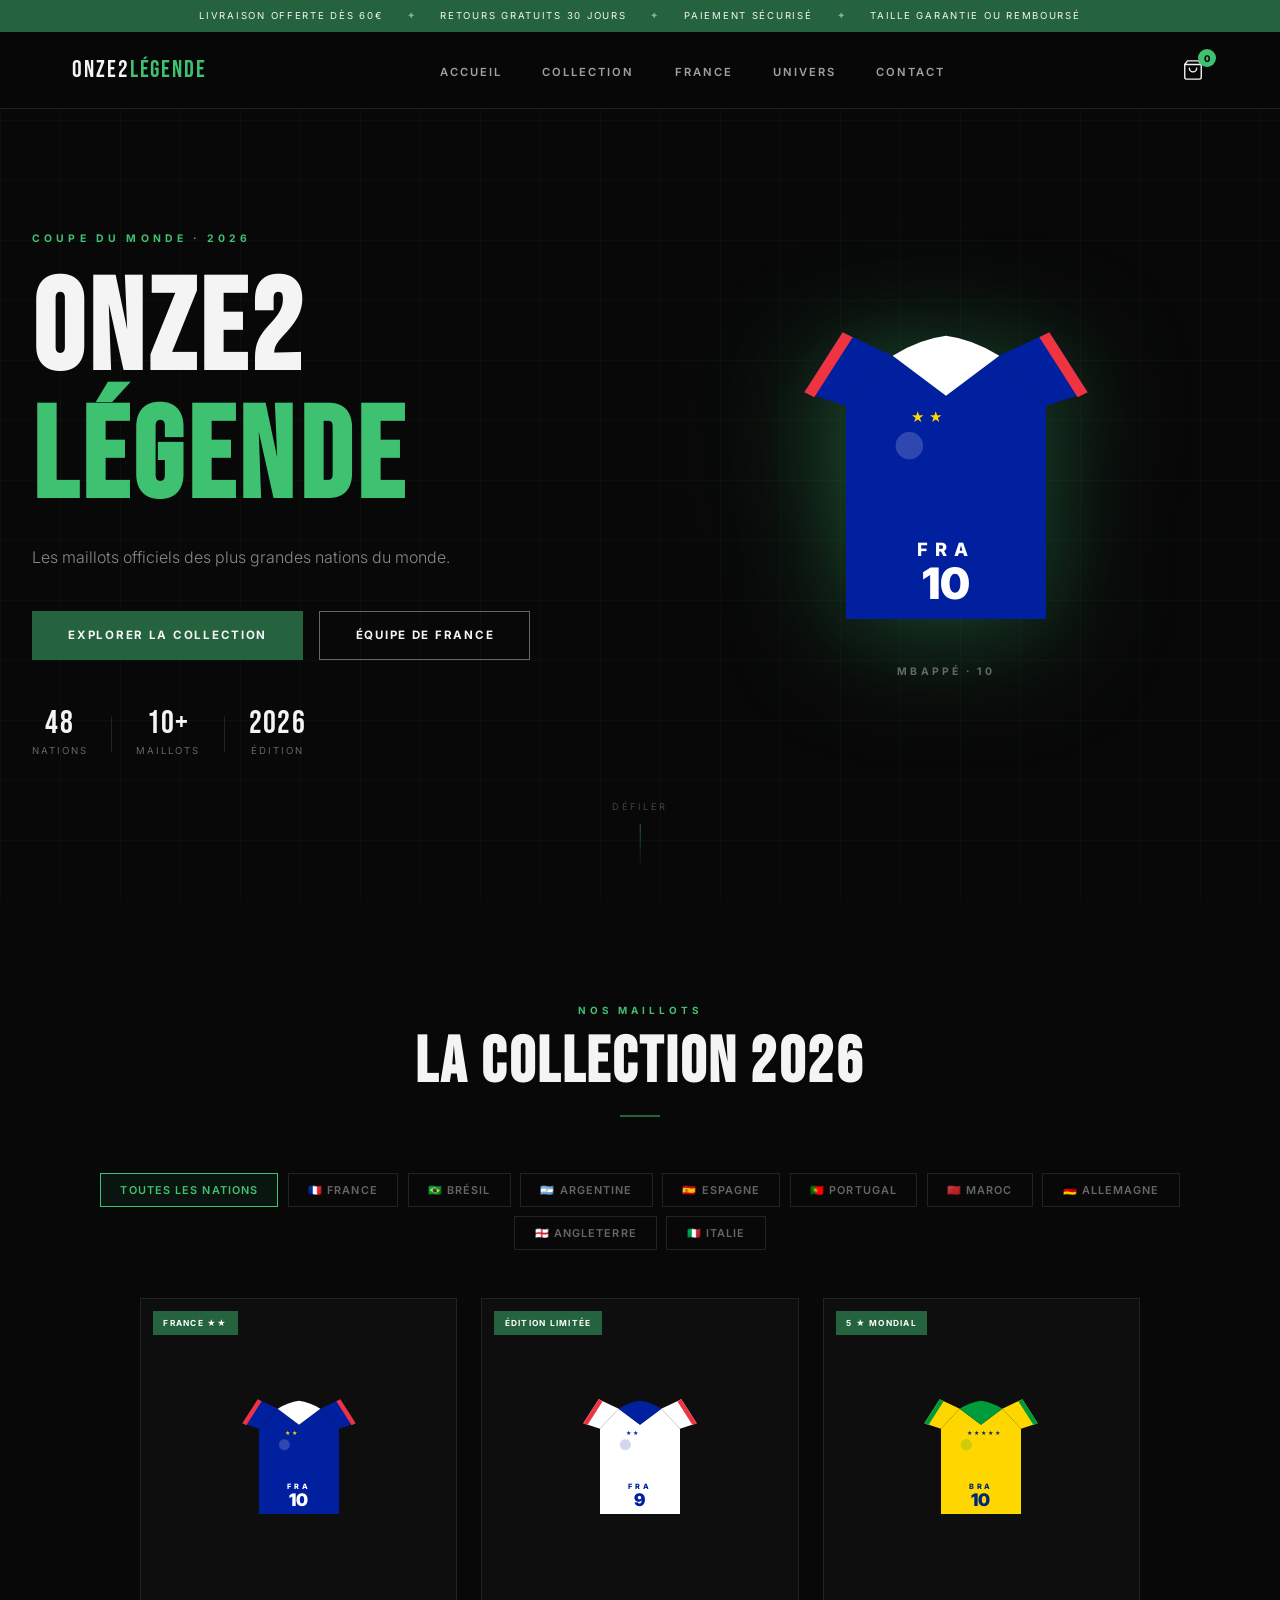
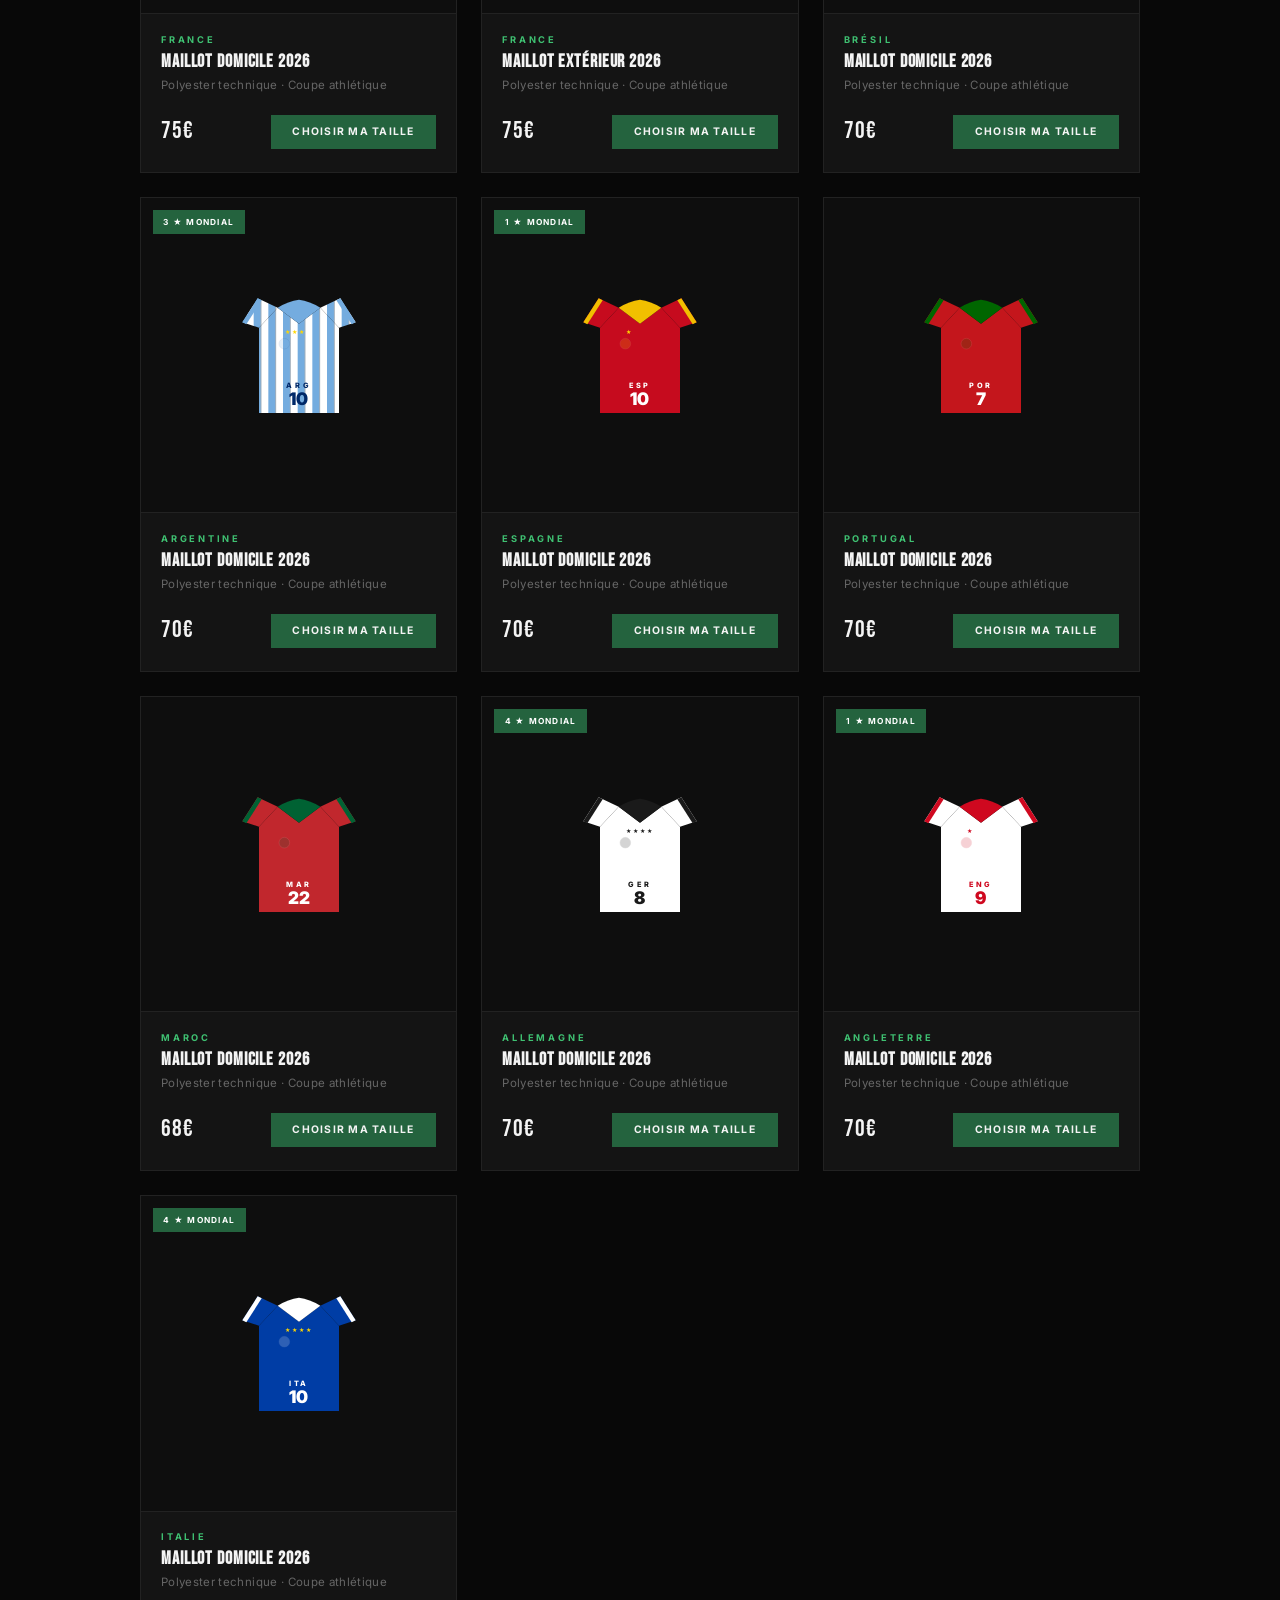
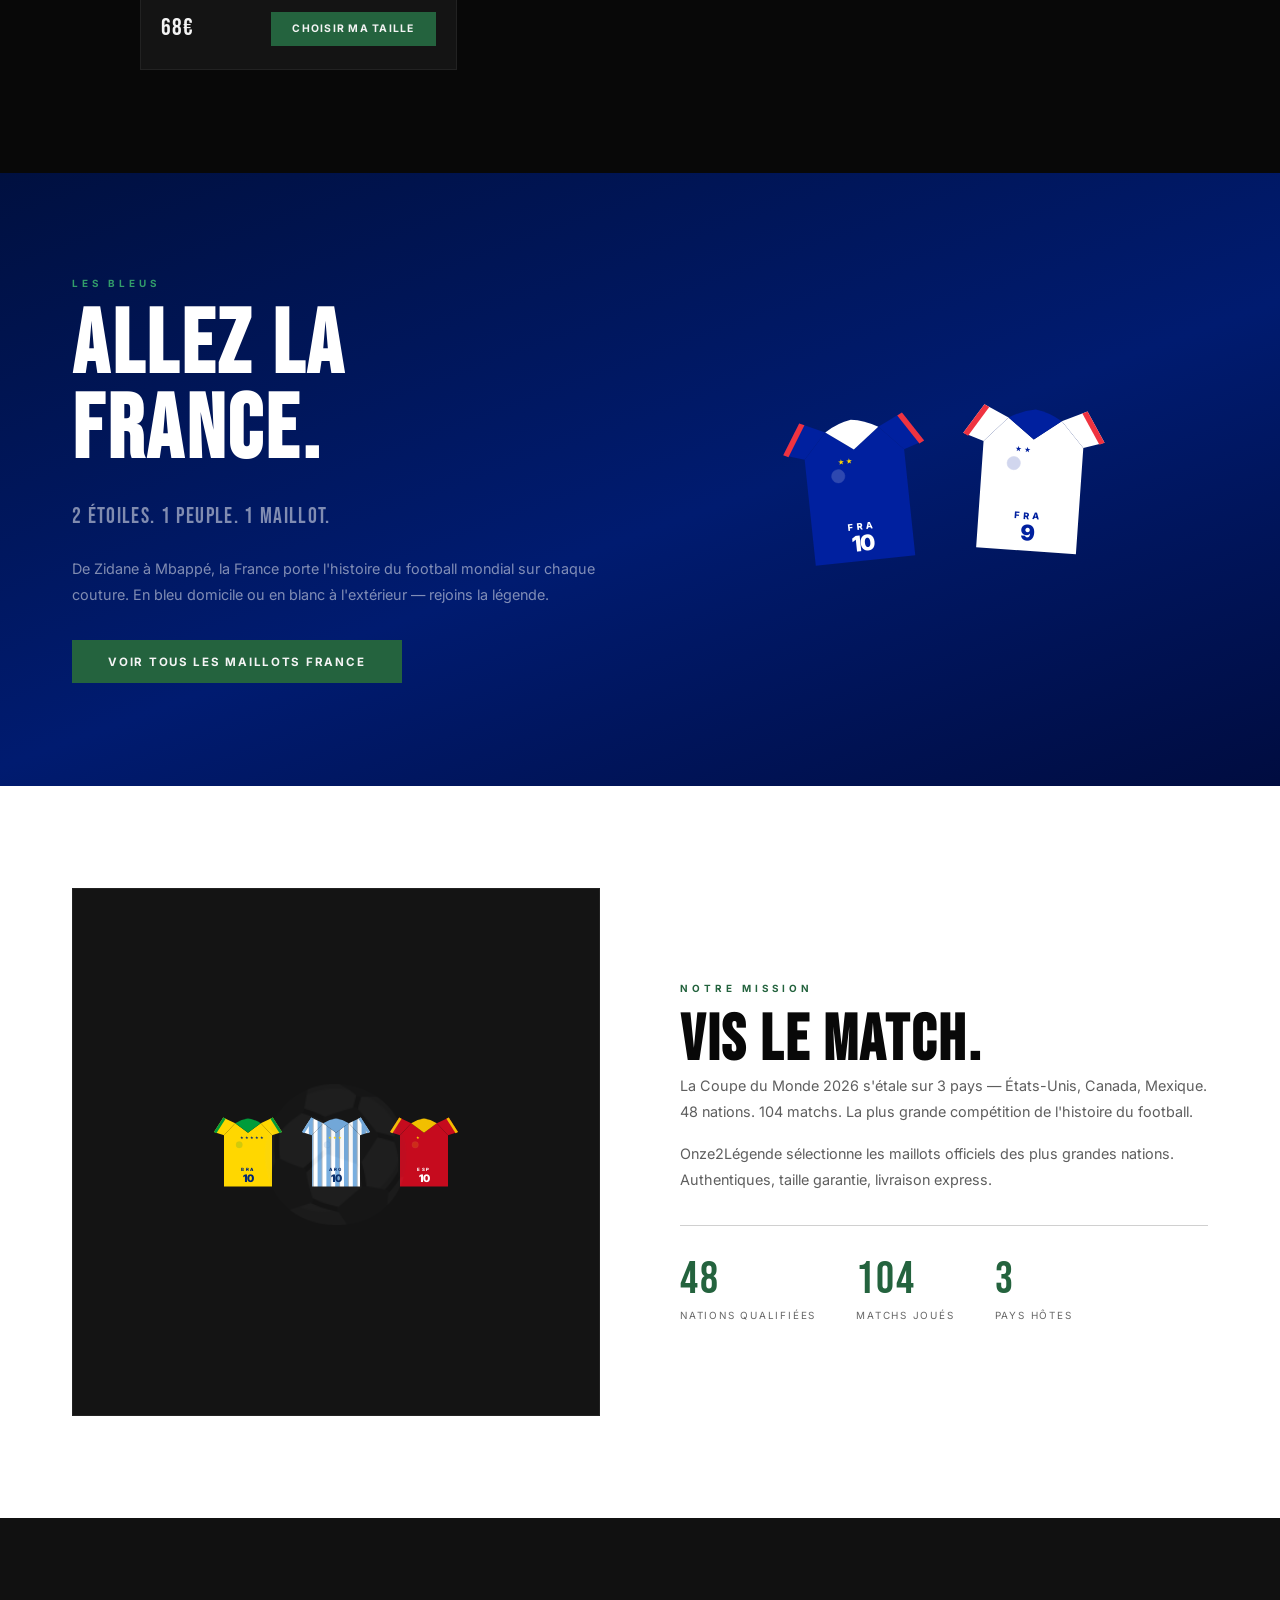
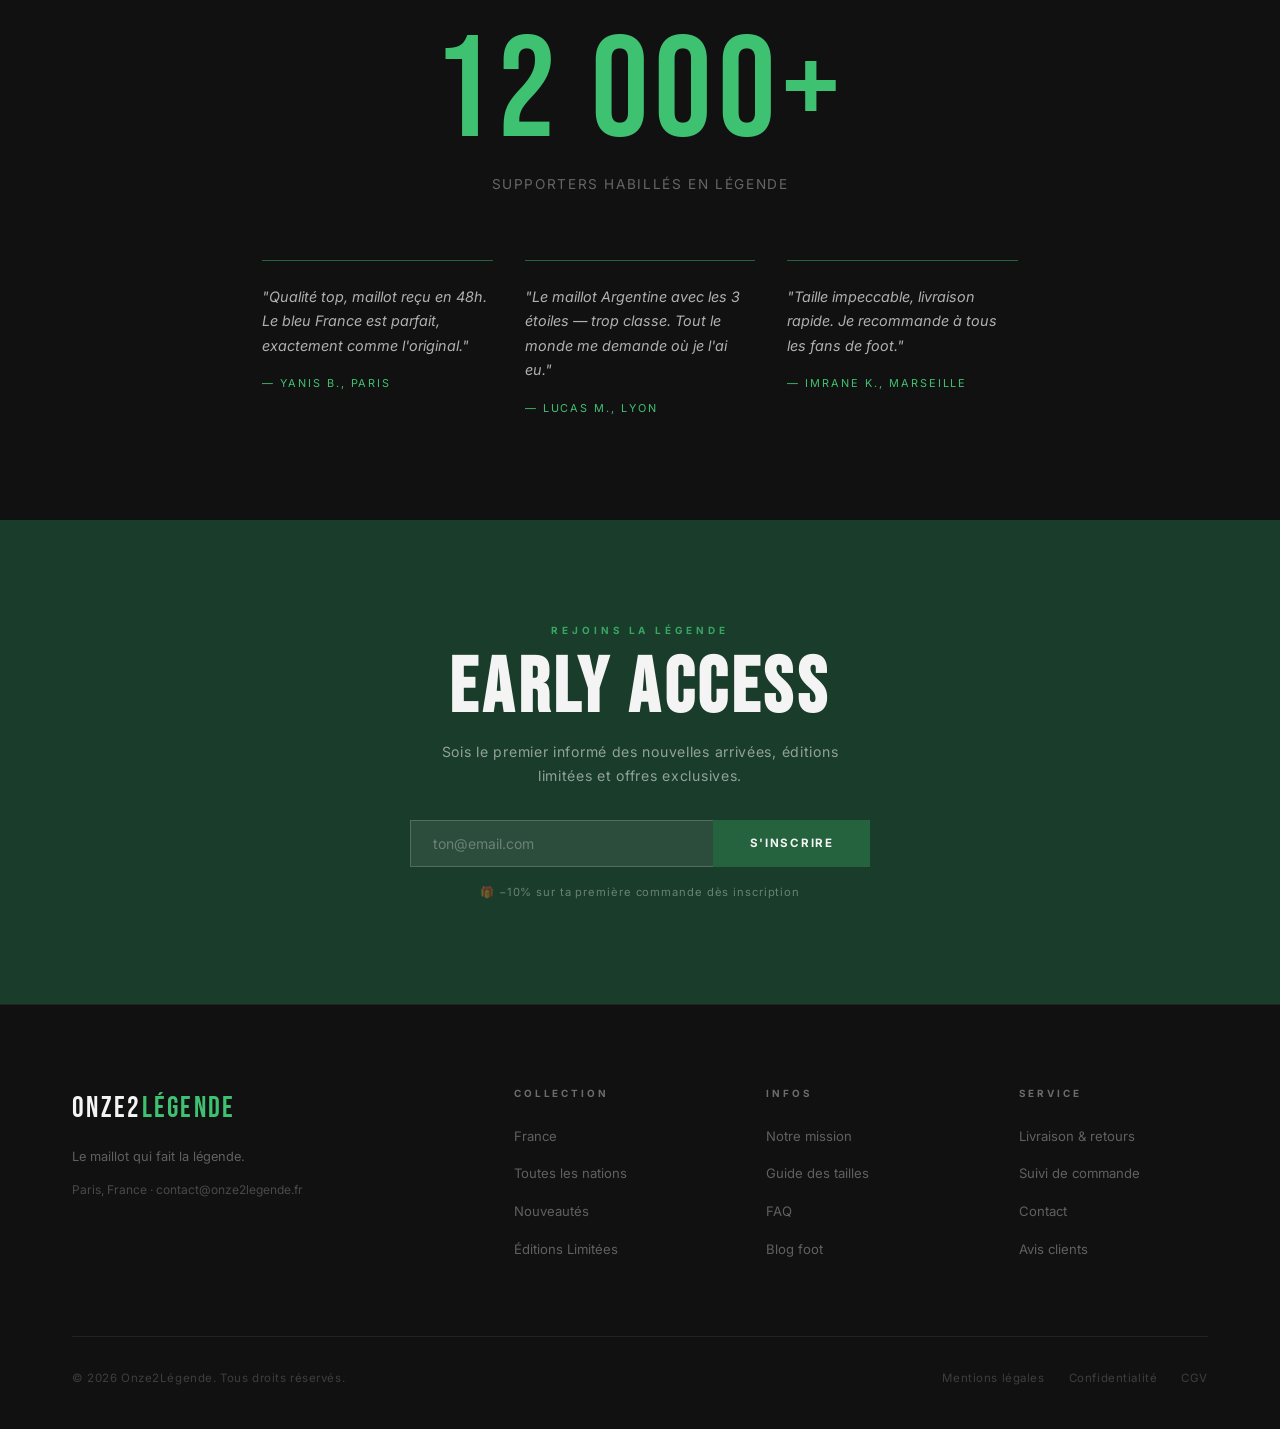
==== onze2legende/index.html @ 3b2149aa "feat: site Onze2Légende — boutique maillots CdM 2026 from scratch - index.html : hero plein écran, g" ====
<!DOCTYPE html>
<html lang="fr">
<head>
  <meta charset="UTF-8" />
  <meta name="viewport" content="width=device-width, initial-scale=1.0" />
  <meta name="description" content="Onze2Légende — Maillots officiels Coupe du Monde 2026. France, Brésil, Argentine et toutes les grandes nations. Livraison express, taille garantie." />
  <title>Onze2Légende – Maillots Coupe du Monde 2026</title>
  <link rel="stylesheet" href="styles.css" />
  <link rel="preconnect" href="https://fonts.googleapis.com" />
  <link rel="preconnect" href="https://fonts.gstatic.com" crossorigin />
  <link href="https://fonts.googleapis.com/css2?family=Bebas+Neue&family=Inter:wght@300;400;500;600;700;800;900&display=swap" rel="stylesheet" />
</head>
<body>

  <!-- TOPBAR FIXÉ -->
  <div class="topbar" id="topbar">
    <div class="rbar">
      <div class="rbar__inner">
        <span>Livraison offerte dès 60€</span>
        <span class="rbar-sep">✦</span>
        <span>Retours gratuits 30 jours</span>
        <span class="rbar-sep">✦</span>
        <span>Paiement sécurisé</span>
        <span class="rbar-sep">✦</span>
        <span>Taille garantie ou remboursé</span>
      </div>
    </div>
    <header class="header" id="header">
      <div class="header__inner">
        <button class="hamburger" id="hamburger" aria-label="Menu">
          <span></span><span></span><span></span>
        </button>
        <a href="#hero" class="logo">
          <span class="logo__o2">ONZE2</span><span class="logo__leg">LÉGENDE</span>
        </a>
        <nav class="nav" id="nav">
          <ul class="nav__list">
            <li><a href="#hero" class="nav__link">Accueil</a></li>
            <li><a href="#collection" class="nav__link">Collection</a></li>
            <li><a href="#france" class="nav__link">France</a></li>
            <li><a href="#univers" class="nav__link">Univers</a></li>
            <li><a href="#contact" class="nav__link">Contact</a></li>
          </ul>
        </nav>
        <button class="cart-btn" id="cartBtn" aria-label="Panier">
          <svg width="22" height="22" viewBox="0 0 24 24" fill="none" stroke="currentColor" stroke-width="1.5" stroke-linecap="round" stroke-linejoin="round">
            <path d="M6 2L3 6v14a2 2 0 002 2h14a2 2 0 002-2V6l-3-4z"/><line x1="3" y1="6" x2="21" y2="6"/><path d="M16 10a4 4 0 01-8 0"/>
          </svg>
          <span class="cart-count" id="cartCount">0</span>
        </button>
      </div>
    </header>
  </div>

  <!-- CART OVERLAY + SIDEBAR -->
  <div class="cart-overlay" id="cartOverlay"></div>
  <aside class="cart-sidebar" id="cartSidebar">
    <div class="cart-sidebar__header">
      <h2 class="cart-sidebar__title">Mon Panier</h2>
      <button class="cart-close" id="cartClose" aria-label="Fermer">✕</button>
    </div>
    <div class="cart-sidebar__items" id="cartItems">
      <p class="cart-empty">Ton panier est vide.</p>
    </div>
    <div class="cart-sidebar__footer" id="cartFooter" style="display:none">
      <div class="cart-total">
        <span>Total</span>
        <span id="cartTotal">0€</span>
      </div>
      <a href="checkout.html" class="btn btn--green btn--full" id="checkoutBtn">Commander →</a>
    </div>
  </aside>

  <!-- MODAL TAILLE -->
  <div class="modal-overlay" id="modalOverlay">
    <div class="size-modal" id="sizeModal">
      <div class="modal-header">
        <div>
          <p class="modal-nation" id="modalNation"></p>
          <h3 class="modal-name" id="modalName"></h3>
        </div>
        <button class="modal-close" id="modalClose" aria-label="Fermer">✕</button>
      </div>
      <div class="modal-jersey-wrap" id="modalJerseyWrap"></div>
      <p class="modal-price" id="modalPrice"></p>
      <h4 class="modal-size-label">Choisis ta taille</h4>
      <div class="size-options" id="sizeOptions">
        <button class="size-btn" data-size="XS">XS</button>
        <button class="size-btn" data-size="S">S</button>
        <button class="size-btn" data-size="M">M</button>
        <button class="size-btn" data-size="L">L</button>
        <button class="size-btn" data-size="XL">XL</button>
        <button class="size-btn" data-size="XXL">XXL</button>
      </div>
      <a href="#" class="size-guide-link">Guide des tailles →</a>
      <button class="btn btn--green btn--full" id="confirmAdd" disabled>Ajouter au panier</button>
    </div>
  </div>

  <!-- ══ HERO ══ -->
  <section class="hero" id="hero">
    <div class="hero__bg" aria-hidden="true">
      <div class="hero__glow"></div>
      <div class="hero__grid"></div>
    </div>

    <div class="hero__content">
      <p class="hero__tag">COUPE DU MONDE · 2026</p>
      <h1 class="hero__title">ONZE2<br><em>LÉGENDE</em></h1>
      <p class="hero__sub">Les maillots officiels des plus grandes nations du monde.</p>
      <div class="hero__ctas">
        <a href="#collection" class="btn btn--green">Explorer la collection</a>
        <a href="#france" class="btn btn--outline-white">Équipe de France</a>
      </div>
      <div class="hero__stats">
        <div class="hero-stat"><span class="hero-stat__num">48</span><span class="hero-stat__label">Nations</span></div>
        <div class="hero-stat__sep"></div>
        <div class="hero-stat"><span class="hero-stat__num">10+</span><span class="hero-stat__label">Maillots</span></div>
        <div class="hero-stat__sep"></div>
        <div class="hero-stat"><span class="hero-stat__num">2026</span><span class="hero-stat__label">Édition</span></div>
      </div>
    </div>

    <div class="hero__showcase" aria-hidden="true">
      <div class="hero__jersey-wrap" id="heroJersey">
        <!-- France jersey injecté par JS -->
      </div>
      <span class="hero__jersey-label">MBAPPÉ · 10</span>
    </div>

    <div class="hero__scroll">
      <span>Défiler</span>
      <div class="scroll-line"></div>
    </div>
  </section>

  <!-- ══ COLLECTION ══ -->
  <section class="section" id="collection">
    <div class="container">
      <div class="section-head animate-scroll">
        <p class="eyebrow">Nos Maillots</p>
        <h2 class="section-title">LA COLLECTION 2026</h2>
        <div class="divider"></div>
      </div>

      <!-- Filtres par nation -->
      <div class="filter-bar animate-scroll" id="filterBar">
        <button class="filter-btn active" data-filter="all">Toutes les nations</button>
        <button class="filter-btn" data-filter="france">🇫🇷 France</button>
        <button class="filter-btn" data-filter="bresil">🇧🇷 Brésil</button>
        <button class="filter-btn" data-filter="argentine">🇦🇷 Argentine</button>
        <button class="filter-btn" data-filter="espagne">🇪🇸 Espagne</button>
        <button class="filter-btn" data-filter="portugal">🇵🇹 Portugal</button>
        <button class="filter-btn" data-filter="maroc">🇲🇦 Maroc</button>
        <button class="filter-btn" data-filter="allemagne">🇩🇪 Allemagne</button>
        <button class="filter-btn" data-filter="angleterre">🏴󠁧󠁢󠁥󠁮󠁧󠁿 Angleterre</button>
        <button class="filter-btn" data-filter="italie">🇮🇹 Italie</button>
      </div>

      <!-- Grille produits -->
      <div class="products-grid" id="productsGrid">

        <!-- France Domicile -->
        <article class="product-card animate-scroll" data-nation="france" data-id="1" data-name="Maillot France Domicile 2026" data-price="75" data-badge="France ★★" data-nation-label="France">
          <div class="product-card__img" id="img-1"></div>
          <div class="product-card__body">
            <p class="product-card__nation">France</p>
            <h3 class="product-card__name">Maillot Domicile 2026</h3>
            <p class="product-card__desc">Polyester technique · Coupe athlétique</p>
            <div class="product-card__footer">
              <span class="product-card__price">75€</span>
              <button class="btn btn--green btn--sm size-trigger" data-id="1">Choisir ma taille</button>
            </div>
          </div>
        </article>

        <!-- France Extérieur -->
        <article class="product-card animate-scroll" data-nation="france" data-id="2" data-name="Maillot France Extérieur 2026" data-price="75" data-badge="Édition Limitée" data-nation-label="France">
          <div class="product-card__img" id="img-2"></div>
          <div class="product-card__body">
            <p class="product-card__nation">France</p>
            <h3 class="product-card__name">Maillot Extérieur 2026</h3>
            <p class="product-card__desc">Polyester technique · Coupe athlétique</p>
            <div class="product-card__footer">
              <span class="product-card__price">75€</span>
              <button class="btn btn--green btn--sm size-trigger" data-id="2">Choisir ma taille</button>
            </div>
          </div>
        </article>

        <!-- Brésil -->
        <article class="product-card animate-scroll" data-nation="bresil" data-id="3" data-name="Maillot Brésil Domicile 2026" data-price="70" data-badge="5 ★ Mondial" data-nation-label="Brésil">
          <div class="product-card__img" id="img-3"></div>
          <div class="product-card__body">
            <p class="product-card__nation">Brésil</p>
            <h3 class="product-card__name">Maillot Domicile 2026</h3>
            <p class="product-card__desc">Polyester technique · Coupe athlétique</p>
            <div class="product-card__footer">
              <span class="product-card__price">70€</span>
              <button class="btn btn--green btn--sm size-trigger" data-id="3">Choisir ma taille</button>
            </div>
          </div>
        </article>

        <!-- Argentine -->
        <article class="product-card animate-scroll" data-nation="argentine" data-id="4" data-name="Maillot Argentine Domicile 2026" data-price="70" data-badge="3 ★ Mondial" data-nation-label="Argentine">
          <div class="product-card__img" id="img-4"></div>
          <div class="product-card__body">
            <p class="product-card__nation">Argentine</p>
            <h3 class="product-card__name">Maillot Domicile 2026</h3>
            <p class="product-card__desc">Polyester technique · Coupe athlétique</p>
            <div class="product-card__footer">
              <span class="product-card__price">70€</span>
              <button class="btn btn--green btn--sm size-trigger" data-id="4">Choisir ma taille</button>
            </div>
          </div>
        </article>

        <!-- Espagne -->
        <article class="product-card animate-scroll" data-nation="espagne" data-id="5" data-name="Maillot Espagne Domicile 2026" data-price="70" data-badge="1 ★ Mondial" data-nation-label="Espagne">
          <div class="product-card__img" id="img-5"></div>
          <div class="product-card__body">
            <p class="product-card__nation">Espagne</p>
            <h3 class="product-card__name">Maillot Domicile 2026</h3>
            <p class="product-card__desc">Polyester technique · Coupe athlétique</p>
            <div class="product-card__footer">
              <span class="product-card__price">70€</span>
              <button class="btn btn--green btn--sm size-trigger" data-id="5">Choisir ma taille</button>
            </div>
          </div>
        </article>

        <!-- Portugal -->
        <article class="product-card animate-scroll" data-nation="portugal" data-id="6" data-name="Maillot Portugal Domicile 2026" data-price="70" data-nation-label="Portugal">
          <div class="product-card__img" id="img-6"></div>
          <div class="product-card__body">
            <p class="product-card__nation">Portugal</p>
            <h3 class="product-card__name">Maillot Domicile 2026</h3>
            <p class="product-card__desc">Polyester technique · Coupe athlétique</p>
            <div class="product-card__footer">
              <span class="product-card__price">70€</span>
              <button class="btn btn--green btn--sm size-trigger" data-id="6">Choisir ma taille</button>
            </div>
          </div>
        </article>

        <!-- Maroc -->
        <article class="product-card animate-scroll" data-nation="maroc" data-id="7" data-name="Maillot Maroc Domicile 2026" data-price="68" data-nation-label="Maroc">
          <div class="product-card__img" id="img-7"></div>
          <div class="product-card__body">
            <p class="product-card__nation">Maroc</p>
            <h3 class="product-card__name">Maillot Domicile 2026</h3>
            <p class="product-card__desc">Polyester technique · Coupe athlétique</p>
            <div class="product-card__footer">
              <span class="product-card__price">68€</span>
              <button class="btn btn--green btn--sm size-trigger" data-id="7">Choisir ma taille</button>
            </div>
          </div>
        </article>

        <!-- Allemagne -->
        <article class="product-card animate-scroll" data-nation="allemagne" data-id="8" data-name="Maillot Allemagne Domicile 2026" data-price="70" data-badge="4 ★ Mondial" data-nation-label="Allemagne">
          <div class="product-card__img" id="img-8"></div>
          <div class="product-card__body">
            <p class="product-card__nation">Allemagne</p>
            <h3 class="product-card__name">Maillot Domicile 2026</h3>
            <p class="product-card__desc">Polyester technique · Coupe athlétique</p>
            <div class="product-card__footer">
              <span class="product-card__price">70€</span>
              <button class="btn btn--green btn--sm size-trigger" data-id="8">Choisir ma taille</button>
            </div>
          </div>
        </article>

        <!-- Angleterre -->
        <article class="product-card animate-scroll" data-nation="angleterre" data-id="9" data-name="Maillot Angleterre Domicile 2026" data-price="70" data-badge="1 ★ Mondial" data-nation-label="Angleterre">
          <div class="product-card__img" id="img-9"></div>
          <div class="product-card__body">
            <p class="product-card__nation">Angleterre</p>
            <h3 class="product-card__name">Maillot Domicile 2026</h3>
            <p class="product-card__desc">Polyester technique · Coupe athlétique</p>
            <div class="product-card__footer">
              <span class="product-card__price">70€</span>
              <button class="btn btn--green btn--sm size-trigger" data-id="9">Choisir ma taille</button>
            </div>
          </div>
        </article>

        <!-- Italie -->
        <article class="product-card animate-scroll" data-nation="italie" data-id="10" data-name="Maillot Italie Domicile 2026" data-price="68" data-badge="4 ★ Mondial" data-nation-label="Italie">
          <div class="product-card__img" id="img-10"></div>
          <div class="product-card__body">
            <p class="product-card__nation">Italie</p>
            <h3 class="product-card__name">Maillot Domicile 2026</h3>
            <p class="product-card__desc">Polyester technique · Coupe athlétique</p>
            <div class="product-card__footer">
              <span class="product-card__price">68€</span>
              <button class="btn btn--green btn--sm size-trigger" data-id="10">Choisir ma taille</button>
            </div>
          </div>
        </article>

      </div><!-- /.products-grid -->
    </div>
  </section>

  <!-- ══ FRANCE SPOTLIGHT ══ -->
  <section class="section section--france" id="france">
    <div class="container">
      <div class="france-grid">
        <div class="france-text animate-scroll">
          <p class="eyebrow eyebrow--light">Les Bleus</p>
          <h2 class="france-title">ALLEZ LA<br>FRANCE.</h2>
          <p class="france-lead">2 étoiles. 1 peuple. 1 maillot.</p>
          <p class="france-body">De Zidane à Mbappé, la France porte l'histoire du football mondial sur chaque couture. En bleu domicile ou en blanc à l'extérieur — rejoins la légende.</p>
          <button class="btn btn--green filter-cta" data-filter="france">Voir tous les maillots France</button>
        </div>
        <div class="france-jerseys animate-scroll" id="franceShowcase"></div>
      </div>
    </div>
  </section>

  <!-- ══ UNIVERS ══ -->
  <section class="section section--white" id="univers">
    <div class="container">
      <div class="univers-grid">
        <div class="univers-visual animate-scroll" id="universVisual"></div>
        <div class="univers-text animate-scroll">
          <p class="eyebrow">Notre mission</p>
          <h2 class="section-title">VIS LE MATCH.</h2>
          <p class="univers-body">La Coupe du Monde 2026 s'étale sur 3 pays — États-Unis, Canada, Mexique. 48 nations. 104 matchs. La plus grande compétition de l'histoire du football.</p>
          <p class="univers-body">Onze2Légende sélectionne les maillots officiels des plus grandes nations. Authentiques, taille garantie, livraison express.</p>
          <div class="univers-stats">
            <div class="u-stat"><span class="u-stat__num">48</span><span class="u-stat__label">Nations qualifiées</span></div>
            <div class="u-stat"><span class="u-stat__num">104</span><span class="u-stat__label">Matchs joués</span></div>
            <div class="u-stat"><span class="u-stat__num">3</span><span class="u-stat__label">Pays hôtes</span></div>
          </div>
        </div>
      </div>
    </div>
  </section>

  <!-- ══ SOCIAL PROOF ══ -->
  <section class="section section--dark" id="proof">
    <div class="container container--narrow">
      <div class="proof-top animate-scroll">
        <p class="proof-big">12 000+</p>
        <p class="proof-sub">supporters habillés en légende</p>
      </div>
      <div class="testimonials animate-scroll">
        <blockquote class="testimonial">
          <p>"Qualité top, maillot reçu en 48h. Le bleu France est parfait, exactement comme l'original."</p>
          <footer>— Yanis B., Paris</footer>
        </blockquote>
        <blockquote class="testimonial">
          <p>"Le maillot Argentine avec les 3 étoiles — trop classe. Tout le monde me demande où je l'ai eu."</p>
          <footer>— Lucas M., Lyon</footer>
        </blockquote>
        <blockquote class="testimonial">
          <p>"Taille impeccable, livraison rapide. Je recommande à tous les fans de foot."</p>
          <footer>— Imrane K., Marseille</footer>
        </blockquote>
      </div>
    </div>
  </section>

  <!-- ══ NEWSLETTER ══ -->
  <section class="newsletter" id="newsletter">
    <div class="container container--narrow">
      <div class="newsletter__inner animate-scroll">
        <p class="eyebrow eyebrow--light">Rejoins la légende</p>
        <h2 class="newsletter__title">EARLY ACCESS</h2>
        <p class="newsletter__sub">Sois le premier informé des nouvelles arrivées, éditions limitées et offres exclusives.</p>
        <form class="newsletter__form" id="newsletterForm">
          <input type="email" class="newsletter__input" placeholder="ton@email.com" required aria-label="Email" />
          <button type="submit" class="btn btn--green">S'inscrire</button>
        </form>
        <p class="newsletter__bonus">🎁 −10% sur ta première commande dès inscription</p>
        <p class="newsletter__success" id="newsletterSuccess">C'est bon ! Vérifie ta boîte mail.</p>
      </div>
    </div>
  </section>

  <!-- ══ FOOTER ══ -->
  <footer class="footer" id="contact">
    <div class="container">
      <div class="footer__grid">
        <div class="footer__brand">
          <span class="footer__logo">ONZE2<span class="logo__leg">LÉGENDE</span></span>
          <p class="footer__tagline">Le maillot qui fait la légende.</p>
          <p class="footer__address">Paris, France · contact@onze2legende.fr</p>
        </div>
        <div class="footer__col">
          <h4 class="footer__heading">Collection</h4>
          <ul class="footer__list">
            <li><a href="#france">France</a></li>
            <li><a href="#collection">Toutes les nations</a></li>
            <li><a href="#collection">Nouveautés</a></li>
            <li><a href="#collection">Éditions Limitées</a></li>
          </ul>
        </div>
        <div class="footer__col">
          <h4 class="footer__heading">Infos</h4>
          <ul class="footer__list">
            <li><a href="#univers">Notre mission</a></li>
            <li><a href="#">Guide des tailles</a></li>
            <li><a href="#">FAQ</a></li>
            <li><a href="#">Blog foot</a></li>
          </ul>
        </div>
        <div class="footer__col">
          <h4 class="footer__heading">Service</h4>
          <ul class="footer__list">
            <li><a href="#">Livraison &amp; retours</a></li>
            <li><a href="#">Suivi de commande</a></li>
            <li><a href="#">Contact</a></li>
            <li><a href="#">Avis clients</a></li>
          </ul>
        </div>
      </div>
      <div class="footer__bottom">
        <p>© 2026 Onze2Légende. Tous droits réservés.</p>
        <div class="footer__legal">
          <a href="#">Mentions légales</a>
          <a href="#">Confidentialité</a>
          <a href="#">CGV</a>
        </div>
      </div>
    </div>
  </footer>

  <div class="toast" id="toast"></div>

  <script src="script.js"></script>
</body>
</html>
---- onze2legende/styles.css ----
@import url('https://fonts.googleapis.com/css2?family=Bebas+Neue&family=Inter:wght@300;400;500;600;700;800;900&display=swap');

/* ── VARIABLES ──────────────────────────────────────────── */
:root {
  --noir: #080808;
  --noir-soft: #111111;
  --noir-card: #141414;
  --blanc: #f4f4f4;
  --blanc-pur: #ffffff;
  --vert: #1a3d2b;
  --vert-btn: #24633e;
  --vert-hover: #1b4d30;
  --vert-vif: #3fc172;
  --gris: #666;
  --gris-clair: #d0d0d0;
  --border: #222;
  --transition: 0.25s cubic-bezier(0.4, 0, 0.2, 1);
}

/* ── RESET ──────────────────────────────────────────────── */
*, *::before, *::after { box-sizing: border-box; margin: 0; padding: 0; }
html { scroll-behavior: smooth; font-size: 16px; }
html, body { max-width: 100vw; overflow-x: hidden; }
body { font-family: 'Inter', sans-serif; font-weight: 400; background: var(--noir); color: var(--blanc); line-height: 1.7; -webkit-text-size-adjust: 100%; }
img, svg { display: block; max-width: 100%; }
a { text-decoration: none; color: inherit; }
ul { list-style: none; }
button { cursor: pointer; border: none; background: none; font-family: inherit; }

/* ── TYPO ───────────────────────────────────────────────── */
h1, h2, h3 { font-family: 'Bebas Neue', sans-serif; line-height: 1.0; letter-spacing: 0.04em; }
h1 { font-size: clamp(3.5rem, 10vw, 8rem); }
h2 { font-size: clamp(2.2rem, 5vw, 4rem); }
h3 { font-size: 1rem; font-family: 'Inter', sans-serif; font-weight: 700; }

/* ── LAYOUT ─────────────────────────────────────────────── */
.container { max-width: 1200px; margin: 0 auto; padding: 0 2rem; }
.container--narrow { max-width: 820px; }

/* ── REASSURANCE BAR ─────────────────────────────────────── */
.rbar {
  background: var(--vert-btn);
  color: var(--blanc);
  font-size: 0.6rem;
  letter-spacing: 0.18em;
  text-transform: uppercase;
  padding: 0.5rem 0;
  text-align: center;
}
.rbar__inner {
  display: flex; justify-content: center; align-items: center;
  gap: 1.5rem; flex-wrap: wrap;
}
.rbar-sep { opacity: 0.5; }

/* ── TOPBAR ──────────────────────────────────────────────── */
.topbar { position: fixed; top: 0; left: 0; right: 0; z-index: 1000; }

/* ── HEADER ──────────────────────────────────────────────── */
.header {
  background: rgba(8,8,8,0.95);
  backdrop-filter: blur(12px);
  -webkit-backdrop-filter: blur(12px);
  border-bottom: 1px solid var(--border);
}
.header__inner {
  display: flex; align-items: center; justify-content: space-between;
  max-width: 1200px; margin: 0 auto; padding: 1.1rem 2rem;
}

/* ── LOGO ────────────────────────────────────────────────── */
.logo { display: flex; align-items: baseline; gap: 0; font-family: 'Bebas Neue', sans-serif; font-size: 1.5rem; letter-spacing: 0.08em; }
.logo__o2 { color: var(--blanc); }
.logo__leg { color: var(--vert-vif); }
.footer__logo { font-family: 'Bebas Neue', sans-serif; font-size: 1.8rem; letter-spacing: 0.08em; display: block; margin-bottom: 0.75rem; }

/* ── NAV ─────────────────────────────────────────────────── */
.nav__list { display: flex; gap: 2.5rem; }
.nav__link {
  font-size: 0.7rem; font-weight: 600; letter-spacing: 0.18em;
  text-transform: uppercase; color: rgba(244,244,244,0.65);
  transition: color var(--transition); position: relative;
}
.nav__link::after {
  content: ''; position: absolute; bottom: -3px; left: 0; right: 100%;
  height: 1.5px; background: var(--vert-vif); transition: right var(--transition);
}
.nav__link:hover { color: var(--blanc); }
.nav__link:hover::after { right: 0; }

/* ── HAMBURGER ───────────────────────────────────────────── */
.hamburger { display: none; flex-direction: column; gap: 5px; padding: 4px; z-index: 1100; }
.hamburger span { display: block; width: 22px; height: 1.5px; background: var(--blanc); transition: var(--transition); }
.hamburger.active span:nth-child(1) { transform: rotate(45deg) translate(4.5px, 4.5px); }
.hamburger.active span:nth-child(2) { opacity: 0; }
.hamburger.active span:nth-child(3) { transform: rotate(-45deg) translate(4.5px, -4.5px); }

/* ── CART BTN ────────────────────────────────────────────── */
.cart-btn { position: relative; color: var(--blanc); padding: 4px; transition: color var(--transition); }
.cart-btn:hover { color: var(--vert-vif); }
.cart-count {
  position: absolute; top: -6px; right: -8px;
  background: var(--vert-vif); color: var(--noir);
  font-size: 0.58rem; font-weight: 800; letter-spacing: 0;
  width: 18px; height: 18px; border-radius: 50%;
  display: flex; align-items: center; justify-content: center;
}

/* ── CART SIDEBAR ───────────────────────────────────────── */
.cart-overlay {
  position: fixed; inset: 0; background: rgba(0,0,0,0.7);
  z-index: 1200; opacity: 0; pointer-events: none;
  transition: opacity var(--transition); backdrop-filter: blur(3px);
}
.cart-overlay.active { opacity: 1; pointer-events: all; }

.cart-sidebar {
  position: fixed; top: 0; right: 0; bottom: 0;
  width: 400px; max-width: 95vw;
  background: var(--noir-soft); border-left: 1px solid var(--border);
  z-index: 1300; transform: translateX(100%);
  transition: transform 0.4s cubic-bezier(0.4,0,0.2,1);
  display: flex; flex-direction: column;
}
.cart-sidebar.open { transform: translateX(0); }

.cart-sidebar__header {
  display: flex; align-items: center; justify-content: space-between;
  padding: 1.75rem 1.75rem 1.25rem; border-bottom: 1px solid var(--border);
}
.cart-sidebar__title { font-family: 'Bebas Neue', sans-serif; font-size: 1.6rem; letter-spacing: 0.08em; color: var(--blanc); }
.cart-close { font-size: 1rem; color: var(--gris); transition: color var(--transition); padding: 4px; }
.cart-close:hover { color: var(--blanc); }
.cart-sidebar__items { flex: 1; overflow-y: auto; padding: 1.25rem 1.75rem; }
.cart-empty { color: var(--gris); font-size: 0.85rem; text-align: center; padding: 3rem 0; letter-spacing: 0.05em; }

.cart-item {
  display: flex; align-items: flex-start; gap: 1rem;
  padding: 1.1rem 0; border-bottom: 1px solid var(--border);
}
.cart-item__svg-wrap { width: 56px; flex-shrink: 0; background: var(--noir-card); padding: 0.4rem; }
.cart-item__info { flex: 1; }
.cart-item__name { font-size: 0.85rem; font-weight: 700; color: var(--blanc); margin-bottom: 0.2rem; }
.cart-item__meta { font-size: 0.7rem; color: var(--gris); letter-spacing: 0.08em; margin-bottom: 0.3rem; }
.cart-item__price { font-size: 0.9rem; font-weight: 700; color: var(--vert-vif); }
.cart-item__remove { font-size: 0.68rem; color: var(--gris); letter-spacing: 0.1em; text-transform: uppercase; margin-top: 0.5rem; transition: color var(--transition); display: block; }
.cart-item__remove:hover { color: #e74c3c; }

.cart-sidebar__footer { padding: 1.25rem 1.75rem 1.75rem; border-top: 1px solid var(--border); }
.cart-total { display: flex; justify-content: space-between; align-items: center; margin-bottom: 1.1rem; }
.cart-total span:first-child { font-size: 0.75rem; letter-spacing: 0.15em; text-transform: uppercase; color: var(--gris); }
.cart-total span:last-child { font-family: 'Bebas Neue', sans-serif; font-size: 2rem; color: var(--vert-vif); letter-spacing: 0.04em; }

/* ── SIZE MODAL ──────────────────────────────────────────── */
.modal-overlay {
  position: fixed; inset: 0; background: rgba(0,0,0,0.8);
  z-index: 2000; display: flex; align-items: center; justify-content: center;
  opacity: 0; pointer-events: none; transition: opacity var(--transition);
  backdrop-filter: blur(4px);
}
.modal-overlay.open { opacity: 1; pointer-events: all; }

.size-modal {
  background: var(--noir-soft); border: 1px solid var(--border);
  width: min(480px, 92vw); padding: 2rem;
  transform: translateY(20px); transition: transform var(--transition);
}
.modal-overlay.open .size-modal { transform: translateY(0); }

.modal-header { display: flex; justify-content: space-between; align-items: flex-start; margin-bottom: 1.5rem; }
.modal-nation { font-size: 0.65rem; letter-spacing: 0.25em; text-transform: uppercase; color: var(--vert-vif); margin-bottom: 0.3rem; }
.modal-name { font-family: 'Bebas Neue', sans-serif; font-size: 1.4rem; letter-spacing: 0.06em; color: var(--blanc); }
.modal-close { font-size: 1rem; color: var(--gris); transition: color var(--transition); padding: 4px; margin-left: 1rem; flex-shrink: 0; }
.modal-close:hover { color: var(--blanc); }

.modal-jersey-wrap { display: flex; justify-content: center; margin-bottom: 1.25rem; background: var(--noir-card); padding: 1.5rem; }
.modal-jersey-wrap svg { width: 120px; height: auto; }

.modal-price { font-family: 'Bebas Neue', sans-serif; font-size: 1.8rem; color: var(--vert-vif); text-align: center; margin-bottom: 1.25rem; letter-spacing: 0.04em; }
.modal-size-label { font-size: 0.7rem; letter-spacing: 0.2em; text-transform: uppercase; color: var(--gris); margin-bottom: 0.75rem; }

.size-options { display: flex; gap: 0.6rem; flex-wrap: wrap; margin-bottom: 1rem; }
.size-btn {
  width: 52px; height: 52px;
  border: 1px solid var(--border); color: var(--gris);
  font-size: 0.75rem; font-weight: 700; letter-spacing: 0.05em;
  transition: border-color var(--transition), color var(--transition), background var(--transition);
}
.size-btn:hover { border-color: var(--gris-clair); color: var(--blanc); }
.size-btn.selected { border-color: var(--vert-vif); color: var(--vert-vif); background: rgba(63,193,114,0.08); }
.size-guide-link { font-size: 0.72rem; color: var(--gris); display: inline-block; margin-bottom: 1.25rem; transition: color var(--transition); }
.size-guide-link:hover { color: var(--vert-vif); }

/* ── BUTTONS ─────────────────────────────────────────────── */
.btn {
  display: inline-flex; align-items: center; justify-content: center;
  padding: 0.85rem 2.2rem;
  font-family: 'Inter', sans-serif; font-size: 0.72rem; font-weight: 700;
  letter-spacing: 0.15em; text-transform: uppercase;
  transition: background var(--transition), color var(--transition), border-color var(--transition), transform 0.15s;
  border: 1.5px solid transparent; white-space: nowrap;
}
.btn:hover:not(:disabled) { transform: translateY(-1px); }
.btn:active { transform: translateY(0); }
.btn:disabled { opacity: 0.4; cursor: not-allowed; }

.btn--green { background: var(--vert-btn); color: var(--blanc); border-color: var(--vert-btn); }
.btn--green:hover:not(:disabled) { background: var(--vert-hover); border-color: var(--vert-hover); }

.btn--outline-white { background: transparent; color: var(--blanc); border-color: rgba(244,244,244,0.4); }
.btn--outline-white:hover { background: var(--blanc); color: var(--noir); border-color: var(--blanc); }

.btn--outline-dark { background: transparent; color: var(--noir); border-color: rgba(8,8,8,0.5); }
.btn--outline-dark:hover { background: var(--noir); color: var(--blanc); border-color: var(--noir); }

.btn--sm { padding: 0.6rem 1.3rem; font-size: 0.65rem; letter-spacing: 0.12em; }
.btn--full { width: 100%; }

/* ── JERSEY SVG ──────────────────────────────────────────── */
.jersey-svg { width: 100%; height: auto; }
.jersey-svg--card { max-width: 120px; }
.jersey-svg--hero { max-width: 340px; filter: drop-shadow(0 20px 60px rgba(63,193,114,0.25)) drop-shadow(0 0 40px rgba(63,193,114,0.1)); }
.jersey-svg--france-show { max-width: 150px; }

/* ── HERO ────────────────────────────────────────────────── */
.hero {
  min-height: 100vh;
  display: flex; align-items: center; justify-content: space-between;
  position: relative; overflow: hidden;
  padding: 0 2rem; gap: 2rem;
  padding-top: 90px;
  background: var(--noir);
}

.hero__bg { position: absolute; inset: 0; pointer-events: none; z-index: 0; }
.hero__glow {
  position: absolute; right: 10%; top: 50%; transform: translateY(-50%);
  width: 500px; height: 500px;
  background: radial-gradient(circle, rgba(63,193,114,0.12) 0%, rgba(26,61,43,0.06) 40%, transparent 70%);
}
.hero__grid {
  position: absolute; inset: 0;
  background-image: linear-gradient(rgba(63,193,114,0.04) 1px, transparent 1px),
                    linear-gradient(90deg, rgba(63,193,114,0.04) 1px, transparent 1px);
  background-size: 60px 60px;
}

.hero__content { position: relative; z-index: 1; flex: 1; max-width: 580px; }

.hero__tag {
  font-size: 0.65rem; font-weight: 700; letter-spacing: 0.4em; text-transform: uppercase;
  color: var(--vert-vif); margin-bottom: 1.25rem; display: block;
}

.hero__title { color: var(--blanc); margin-bottom: 1.25rem; }
.hero__title em { font-style: normal; color: var(--vert-vif); }

.hero__sub {
  font-size: 1rem; font-weight: 300; color: rgba(244,244,244,0.55);
  margin-bottom: 2.5rem; max-width: 420px; line-height: 1.7;
}

.hero__ctas { display: flex; gap: 1rem; flex-wrap: wrap; margin-bottom: 3rem; }

.hero__stats { display: flex; align-items: center; gap: 1.5rem; }
.hero-stat { text-align: center; }
.hero-stat__num { display: block; font-family: 'Bebas Neue', sans-serif; font-size: 2rem; color: var(--blanc); letter-spacing: 0.04em; line-height: 1; }
.hero-stat__label { display: block; font-size: 0.6rem; letter-spacing: 0.2em; text-transform: uppercase; color: var(--gris); margin-top: 0.2rem; }
.hero-stat__sep { width: 1px; height: 36px; background: var(--border); }

.hero__showcase { position: relative; z-index: 1; flex: 1; display: flex; flex-direction: column; align-items: center; justify-content: center; }
.hero__jersey-wrap { animation: jerseyFloat 4s ease-in-out infinite; }
@keyframes jerseyFloat {
  0%, 100% { transform: translateY(0) rotate(-2deg); }
  50% { transform: translateY(-16px) rotate(1deg); }
}

.hero__jersey-label {
  margin-top: 1.25rem; font-size: 0.65rem; font-weight: 700;
  letter-spacing: 0.3em; text-transform: uppercase; color: var(--gris);
}

.hero__scroll {
  position: absolute; bottom: 2rem; left: 50%; transform: translateX(-50%);
  display: flex; flex-direction: column; align-items: center; gap: 0.6rem;
  color: rgba(244,244,244,0.25); font-size: 0.58rem; letter-spacing: 0.3em; text-transform: uppercase;
}
.scroll-line {
  width: 1px; height: 44px;
  background: linear-gradient(to bottom, rgba(63,193,114,0.5), transparent);
  animation: scrollPulse 2s ease-in-out infinite;
}
@keyframes scrollPulse { 0%,100% { opacity: 0.3; transform: scaleY(1); } 50% { opacity: 1; transform: scaleY(1.15); } }

/* ── SECTIONS ────────────────────────────────────────────── */
.section { padding: clamp(4rem, 8vw, 8rem) 0; }
.section--white { background: var(--blanc-pur); color: var(--noir); }
.section--dark { background: var(--noir-soft); }
.section--france { background: linear-gradient(160deg, #001040 0%, #001B70 55%, #000C40 100%); }

.section-head { text-align: center; margin-bottom: 3.5rem; }
.section-title { color: var(--blanc); }
.section--white .section-title { color: var(--noir); }

.eyebrow {
  font-size: 0.62rem; font-weight: 700; letter-spacing: 0.4em; text-transform: uppercase;
  color: var(--vert-vif); margin-bottom: 0.75rem; display: block;
}
.eyebrow--light { color: rgba(63,193,114,0.8); }
.section--white .eyebrow { color: var(--vert-btn); }

.divider { width: 40px; height: 2px; background: var(--vert-btn); margin: 1.25rem auto 0; }

/* ── FILTER BAR ──────────────────────────────────────────── */
.filter-bar {
  display: flex; gap: 0.6rem; flex-wrap: wrap;
  justify-content: center; margin-bottom: 3rem;
}
.filter-btn {
  padding: 0.55rem 1.2rem;
  font-size: 0.68rem; font-weight: 600; letter-spacing: 0.1em;
  border: 1.5px solid var(--border); color: var(--gris);
  transition: border-color var(--transition), color var(--transition), background var(--transition);
  text-transform: uppercase;
}
.filter-btn:hover { border-color: var(--gris-clair); color: var(--blanc); }
.filter-btn.active { border-color: var(--vert-vif); color: var(--vert-vif); background: rgba(63,193,114,0.07); }

/* ── PRODUCTS GRID ───────────────────────────────────────── */
.products-grid {
  display: grid; grid-template-columns: repeat(3, minmax(0, 1fr)); gap: 1.5rem;
  max-width: 1000px; margin: 0 auto;
}

.product-card {
  background: var(--noir-card); border: 1.5px solid var(--border);
  transition: transform var(--transition), border-color var(--transition), box-shadow var(--transition);
  cursor: default;
}
.product-card:hover { transform: translateY(-5px); border-color: #333; box-shadow: 0 16px 48px rgba(0,0,0,0.4); }

.product-card__img {
  position: relative; background: #0e0e0e; aspect-ratio: 1/1;
  display: flex; align-items: center; justify-content: center;
  overflow: hidden; padding: 2rem;
  border-bottom: 1px solid var(--border);
}

.product-card__badge {
  position: absolute; top: 0.75rem; left: 0.75rem;
  background: var(--vert-btn); color: var(--blanc-pur);
  font-size: 0.52rem; font-weight: 700; letter-spacing: 0.15em; text-transform: uppercase;
  padding: 0.3rem 0.65rem; z-index: 2;
}

.product-card__body { padding: 1.1rem 1.25rem 1.25rem; }
.product-card__nation {
  font-size: 0.58rem; font-weight: 700; letter-spacing: 0.3em; text-transform: uppercase;
  color: var(--vert-vif); margin-bottom: 0.35rem;
}
.product-card__name { font-family: 'Bebas Neue', sans-serif; font-size: 1.1rem; letter-spacing: 0.05em; color: var(--blanc); margin-bottom: 0.3rem; }
.product-card__desc { font-size: 0.72rem; color: var(--gris); letter-spacing: 0.03em; margin-bottom: 1rem; }
.product-card__footer { display: flex; align-items: center; justify-content: space-between; gap: 0.75rem; }
.product-card__price { font-family: 'Bebas Neue', sans-serif; font-size: 1.5rem; color: var(--blanc); letter-spacing: 0.04em; }

.product-card.hidden { display: none; }

/* ── FRANCE SECTION ──────────────────────────────────────── */
.france-grid {
  display: grid; grid-template-columns: 1fr 1fr; gap: 5rem; align-items: center;
}
.france-title { font-family: 'Bebas Neue', sans-serif; font-size: clamp(3rem, 7vw, 6rem); color: var(--blanc-pur); line-height: 0.95; margin-bottom: 1.5rem; }
.france-lead { font-family: 'Bebas Neue', sans-serif; font-size: 1.4rem; color: rgba(255,255,255,0.5); letter-spacing: 0.06em; margin-bottom: 1.25rem; }
.france-body { font-size: 0.9rem; color: rgba(255,255,255,0.5); line-height: 1.8; margin-bottom: 2rem; }
.france-jerseys { display: flex; justify-content: center; align-items: flex-end; gap: 1.5rem; }

/* ── UNIVERS SECTION ─────────────────────────────────────── */
.univers-grid { display: grid; grid-template-columns: 1fr 1fr; gap: 5rem; align-items: center; }
.univers-visual {
  background: var(--noir-card); border: 1.5px solid var(--border);
  aspect-ratio: 1/1; display: flex; align-items: center; justify-content: center;
  overflow: hidden; position: relative;
}
.univers-visual::before {
  content: '⚽';
  font-size: 8rem; opacity: 0.04;
  position: absolute;
}
.univers-visual svg { max-width: 200px; }
.univers-body { font-size: 0.9rem; color: rgba(8,8,8,0.65); line-height: 1.8; margin-bottom: 1rem; }
.univers-stats { display: flex; gap: 2.5rem; margin-top: 2rem; padding-top: 2rem; border-top: 1.5px solid var(--border); }
.section--white .univers-stats { border-color: var(--gris-clair); }
.u-stat__num { display: block; font-family: 'Bebas Neue', sans-serif; font-size: 2.8rem; color: var(--vert-btn); letter-spacing: 0.04em; line-height: 1; }
.u-stat__label { display: block; font-size: 0.62rem; letter-spacing: 0.18em; text-transform: uppercase; color: var(--gris); margin-top: 0.3rem; }

/* ── SOCIAL PROOF ────────────────────────────────────────── */
.proof-top { text-align: center; margin-bottom: 4rem; }
.proof-big { font-family: 'Bebas Neue', sans-serif; font-size: clamp(4rem, 12vw, 9rem); color: var(--vert-vif); letter-spacing: 0.04em; line-height: 1; }
.proof-sub { font-size: 0.85rem; letter-spacing: 0.12em; text-transform: uppercase; color: var(--gris); margin-top: 0.5rem; }

.testimonials { display: grid; grid-template-columns: repeat(3,1fr); gap: 2rem; }
.testimonial { border-top: 1.5px solid var(--vert-btn); padding-top: 1.5rem; }
.testimonial p { font-style: italic; color: rgba(244,244,244,0.7); font-size: 0.9rem; line-height: 1.7; margin-bottom: 1rem; }
.testimonial footer { font-size: 0.68rem; letter-spacing: 0.18em; text-transform: uppercase; color: var(--vert-vif); }

/* ── NEWSLETTER ──────────────────────────────────────────── */
.newsletter { background: var(--vert); padding: clamp(4rem, 8vw, 7rem) 0; }
.newsletter__inner { text-align: center; }
.newsletter__title { font-family: 'Bebas Neue', sans-serif; font-size: clamp(2.5rem, 6vw, 5rem); color: var(--blanc); letter-spacing: 0.06em; margin-bottom: 0.75rem; }
.newsletter__sub { color: rgba(244,244,244,0.55); font-size: 0.88rem; letter-spacing: 0.05em; margin-bottom: 2rem; max-width: 440px; margin-left: auto; margin-right: auto; }
.newsletter__form { display: flex; gap: 0; max-width: 460px; margin: 0 auto 1rem; }
.newsletter__input {
  flex: 1; padding: 0.875rem 1.4rem; background: rgba(255,255,255,0.08);
  border: 1.5px solid rgba(255,255,255,0.18); border-right: none;
  color: var(--blanc); font-family: 'Inter', sans-serif; font-size: 0.875rem;
  outline: none; transition: border-color var(--transition);
}
.newsletter__input::placeholder { color: rgba(255,255,255,0.3); }
.newsletter__input:focus { border-color: var(--vert-vif); }
.newsletter__bonus { font-size: 0.7rem; color: rgba(255,255,255,0.35); letter-spacing: 0.08em; }
.newsletter__success { color: var(--vert-vif); font-size: 0.82rem; letter-spacing: 0.08em; display: none; margin-top: 1rem; }
.newsletter__success.visible { display: block; }

/* ── FOOTER ──────────────────────────────────────────────── */
.footer { background: var(--noir-soft); border-top: 1px solid var(--border); padding: 5rem 0 2.5rem; }
.footer__grid { display: grid; grid-template-columns: 2fr 1fr 1fr 1fr; gap: 4rem; margin-bottom: 4rem; }
.footer__tagline { font-size: 0.8rem; color: rgba(244,244,244,0.35); margin-bottom: 0.75rem; }
.footer__address { font-size: 0.75rem; color: rgba(244,244,244,0.25); line-height: 1.7; }
.footer__heading { font-size: 0.62rem; font-weight: 700; letter-spacing: 0.3em; text-transform: uppercase; color: rgba(244,244,244,0.4); margin-bottom: 1.25rem; }
.footer__list li { margin-bottom: 0.65rem; }
.footer__list a { font-size: 0.82rem; color: rgba(244,244,244,0.35); transition: color var(--transition); }
.footer__list a:hover { color: var(--vert-vif); }
.footer__bottom {
  display: flex; align-items: center; justify-content: space-between;
  padding-top: 2rem; border-top: 1px solid var(--border);
  font-size: 0.72rem; color: rgba(244,244,244,0.2); letter-spacing: 0.05em;
}
.footer__legal { display: flex; gap: 1.5rem; }
.footer__legal a { color: rgba(244,244,244,0.2); transition: color var(--transition); }
.footer__legal a:hover { color: rgba(244,244,244,0.6); }

/* ── TOAST ───────────────────────────────────────────────── */
.toast {
  position: fixed; bottom: 2rem; right: 2rem; z-index: 9999;
  background: var(--blanc); color: var(--noir);
  padding: 0.9rem 1.4rem; font-size: 0.8rem; font-weight: 600; letter-spacing: 0.05em;
  border-left: 3px solid var(--vert-vif);
  transform: translateY(120%); opacity: 0;
  transition: transform 0.35s cubic-bezier(0.4,0,0.2,1), opacity 0.35s;
  max-width: 300px;
}
.toast.show { transform: translateY(0); opacity: 1; }

/* ── SCROLL ANIMATIONS ───────────────────────────────────── */
.animate-scroll {
  opacity: 0; transform: translateY(36px);
  transition: opacity 0.7s cubic-bezier(0.4,0,0.2,1), transform 0.7s cubic-bezier(0.4,0,0.2,1);
}
.animate-scroll.visible { opacity: 1; transform: translateY(0); }
.animate-scroll:nth-child(2) { transition-delay: 0.08s; }
.animate-scroll:nth-child(3) { transition-delay: 0.16s; }
.animate-scroll:nth-child(4) { transition-delay: 0.06s; }
.products-grid .product-card:nth-child(3n+2) { transition-delay: 0.1s; }
.products-grid .product-card:nth-child(3n+3) { transition-delay: 0.2s; }

/* ── FOCUS ───────────────────────────────────────────────── */
:focus-visible { outline: 2px solid var(--vert-vif); outline-offset: 3px; }

/* ── REDUCED MOTION ──────────────────────────────────────── */
@media (prefers-reduced-motion: reduce) {
  *, *::before, *::after { animation-duration: 0.01ms !important; transition-duration: 0.01ms !important; }
}

/* ══════════════════════════════════════════════════════════
   CHECKOUT PAGE
   ══════════════════════════════════════════════════════════ */
.checkout-page { min-height: 100vh; background: var(--noir); padding-top: 88px; }
.checkout-container { max-width: 780px; margin: 0 auto; padding: 3rem 2rem; }
.checkout-steps { display: flex; align-items: center; gap: 0; margin-bottom: 3rem; }
.checkout-step-indicator {
  display: flex; align-items: center; gap: 0.75rem;
  font-size: 0.65rem; font-weight: 700; letter-spacing: 0.2em; text-transform: uppercase; color: var(--gris);
}
.checkout-step-indicator.active { color: var(--vert-vif); }
.checkout-step-indicator.done { color: var(--gris); }
.step-num {
  width: 28px; height: 28px; border: 1.5px solid currentColor;
  display: flex; align-items: center; justify-content: center;
  font-size: 0.7rem; font-weight: 800; flex-shrink: 0;
}
.step-sep { flex: 1; height: 1px; background: var(--border); margin: 0 0.75rem; }

.checkout-title { font-family: 'Bebas Neue', sans-serif; font-size: 2.2rem; letter-spacing: 0.06em; margin-bottom: 2rem; color: var(--blanc); }

.step { display: none; }
.step.active { display: block; }

.checkout-item {
  display: flex; align-items: center; gap: 1.25rem;
  padding: 1.1rem 0; border-bottom: 1px solid var(--border);
}
.checkout-item__svg { width: 64px; flex-shrink: 0; background: var(--noir-card); padding: 0.5rem; }
.checkout-item__info { flex: 1; }
.checkout-item__name { font-size: 0.88rem; font-weight: 700; color: var(--blanc); margin-bottom: 0.2rem; }
.checkout-item__meta { font-size: 0.72rem; color: var(--gris); letter-spacing: 0.06em; }
.checkout-item__price { font-family: 'Bebas Neue', sans-serif; font-size: 1.4rem; color: var(--vert-vif); letter-spacing: 0.04em; }
.checkout-item__remove { font-size: 0.65rem; color: var(--gris); cursor: pointer; margin-top: 0.3rem; display: block; letter-spacing: 0.1em; text-transform: uppercase; transition: color var(--transition); }
.checkout-item__remove:hover { color: #e74c3c; }

.checkout-subtotal {
  display: flex; justify-content: space-between; padding: 1.5rem 0;
  font-size: 0.8rem; letter-spacing: 0.1em; text-transform: uppercase; color: var(--gris);
}
.checkout-total {
  display: flex; justify-content: space-between; align-items: center;
  padding: 1.25rem 0; border-top: 1.5px solid var(--vert-btn); margin-bottom: 2rem;
}
.checkout-total span:first-child { font-size: 0.8rem; font-weight: 700; letter-spacing: 0.18em; text-transform: uppercase; color: var(--blanc); }
.checkout-total span:last-child { font-family: 'Bebas Neue', sans-serif; font-size: 2.2rem; color: var(--vert-vif); }

.form-section { margin-bottom: 2rem; }
.form-section h4 { font-size: 0.68rem; font-weight: 700; letter-spacing: 0.25em; text-transform: uppercase; color: var(--gris); margin-bottom: 1rem; padding-bottom: 0.75rem; border-bottom: 1px solid var(--border); }
.form-row { display: grid; grid-template-columns: 1fr 1fr; gap: 0.75rem; }
.form-field { margin-bottom: 0.75rem; }
.form-field input, .form-field select {
  width: 100%; padding: 0.85rem 1rem; background: var(--noir-card);
  border: 1.5px solid var(--border); color: var(--blanc);
  font-family: 'Inter', sans-serif; font-size: 0.875rem;
  outline: none; transition: border-color var(--transition);
}
.form-field input::placeholder { color: var(--gris); }
.form-field input:focus, .form-field select:focus { border-color: var(--vert-vif); }
.form-field select option { background: var(--noir-card); }
.payment-badge { display: flex; align-items: center; gap: 0.5rem; font-size: 0.68rem; color: var(--gris); letter-spacing: 0.1em; margin-bottom: 1rem; }
.payment-badge::before { content: '🔒'; }

.confirm-screen { text-align: center; padding: 3rem 0; }
.confirm-icon {
  width: 80px; height: 80px; background: var(--vert-btn);
  display: flex; align-items: center; justify-content: center;
  font-size: 2rem; color: var(--blanc); margin: 0 auto 2rem;
}
.confirm-screen h2 { font-family: 'Bebas Neue', sans-serif; font-size: 3rem; letter-spacing: 0.06em; color: var(--blanc); margin-bottom: 1rem; }
.confirm-screen p { font-size: 0.88rem; color: rgba(244,244,244,0.55); margin-bottom: 0.6rem; }
.confirm-screen p strong { color: var(--blanc); }
.confirm-screen .order-num { font-family: 'Bebas Neue', sans-serif; font-size: 1.6rem; color: var(--vert-vif); margin: 1.25rem 0 2rem; letter-spacing: 0.08em; }

/* ════════════════════════════════════════════════════
   RESPONSIVE
   ════════════════════════════════════════════════════ */
@media (max-width: 1024px) {
  .footer__grid { grid-template-columns: 1fr 1fr; gap: 3rem; }
  .france-grid { grid-template-columns: 1fr; gap: 3rem; }
  .univers-grid { grid-template-columns: 1fr; gap: 3rem; }
  .univers-visual { max-height: 280px; }
}

@media (max-width: 768px) {
  .hamburger { display: flex; }
  .nav {
    position: fixed; top: 0; left: 0; right: 0; bottom: 0;
    background: rgba(8,8,8,0.98); z-index: 1050;
    display: flex; align-items: center; justify-content: center;
    transform: translateX(-100%); transition: transform var(--transition);
  }
  .nav.open { transform: translateX(0); }
  .nav__list { flex-direction: column; gap: 2rem; text-align: center; }
  .nav__link { font-size: 1.2rem; letter-spacing: 0.25em; }
  .hero { flex-direction: column; justify-content: center; text-align: center; padding-top: 100px; min-height: 100svh; gap: 2.5rem; }
  .hero__showcase { order: -1; }
  .hero__ctas { justify-content: center; }
  .hero__stats { justify-content: center; }
  .hero__sub { margin-left: auto; margin-right: auto; }
  .products-grid { grid-template-columns: repeat(2, 1fr); gap: 1rem; }
  .testimonials { grid-template-columns: 1fr; gap: 2rem; }
  .section { padding: 4rem 0; }
  .checkout-container { padding: 2rem 1.25rem; }
  .form-row { grid-template-columns: 1fr; }
}

@media (max-width: 640px) {
  .filter-bar { gap: 0.5rem; }
  .filter-btn { padding: 0.45rem 0.9rem; font-size: 0.62rem; }
}

@media (max-width: 480px) {
  .container { padding: 0 1rem; }
  .header__inner { padding: 0.85rem 1rem; }
  .logo { font-size: 1.2rem; }
  .products-grid { grid-template-columns: repeat(2, 1fr); gap: 0.75rem; }
  .product-card__body { padding: 0.85rem 0.9rem 1rem; }
  .product-card__name { font-size: 0.95rem; }
  .product-card__desc { display: none; }
  .product-card__footer { flex-direction: column; align-items: stretch; gap: 0.5rem; }
  .product-card__price { font-size: 1.3rem; }
  .product-card__footer .btn--sm { width: 100%; text-align: center; padding: 0.65rem 0.5rem; font-size: 0.58rem; }
  .hero__stats { gap: 1rem; }
  .hero-stat__num { font-size: 1.6rem; }
  .france-title { font-size: 3rem; }
  .proof-big { font-size: 4.5rem; }
  .footer__grid { grid-template-columns: 1fr; gap: 2rem; }
  .footer__bottom { flex-direction: column; gap: 0.75rem; text-align: center; }
  .footer__legal { flex-wrap: wrap; justify-content: center; gap: 0.75rem; }
  .footer { padding: 3rem 0 2rem; }
  .rbar__inner { gap: 0.6rem; }
  .rbar-sep { display: none; }
  .rbar { font-size: 0.54rem; }
  .newsletter__form { flex-direction: column; }
  .newsletter__input { border-right: 1.5px solid rgba(255,255,255,0.18); border-bottom: none; }
  .cart-sidebar { width: 100vw; max-width: 100vw; }
}
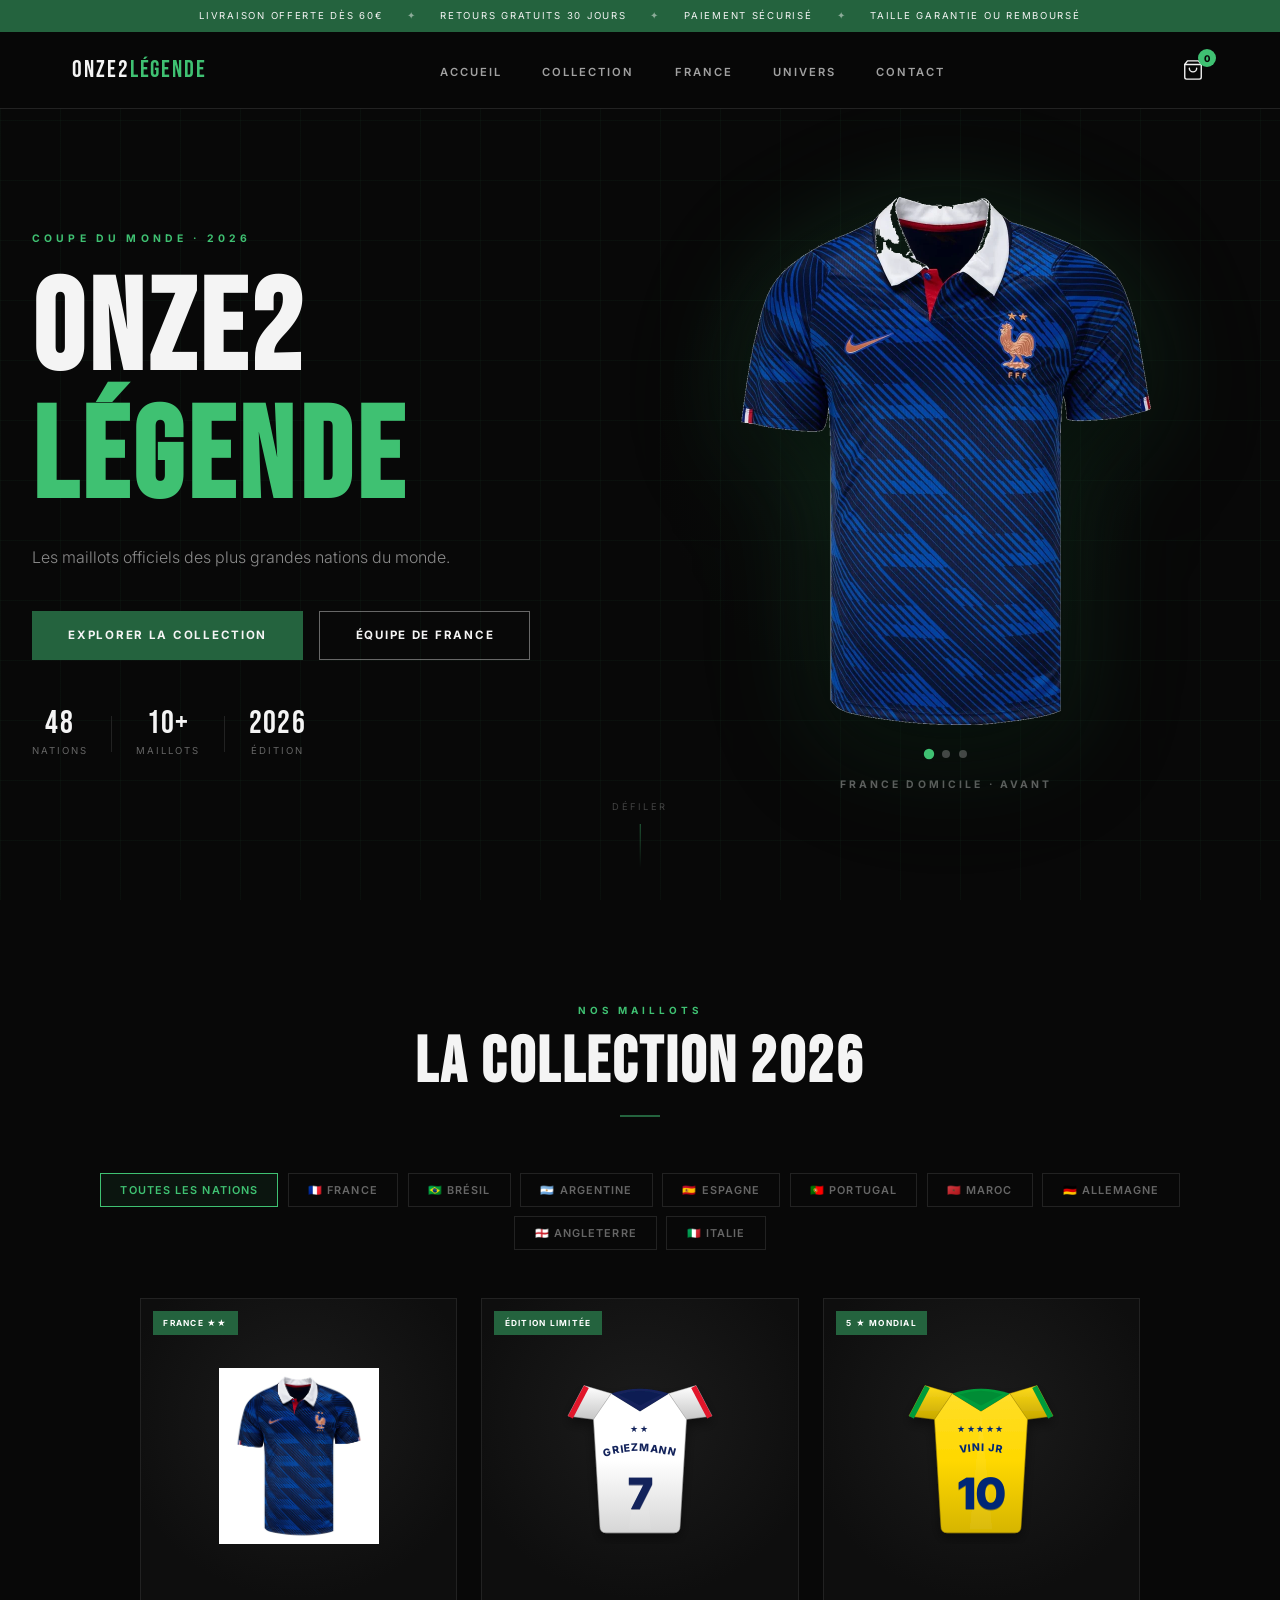
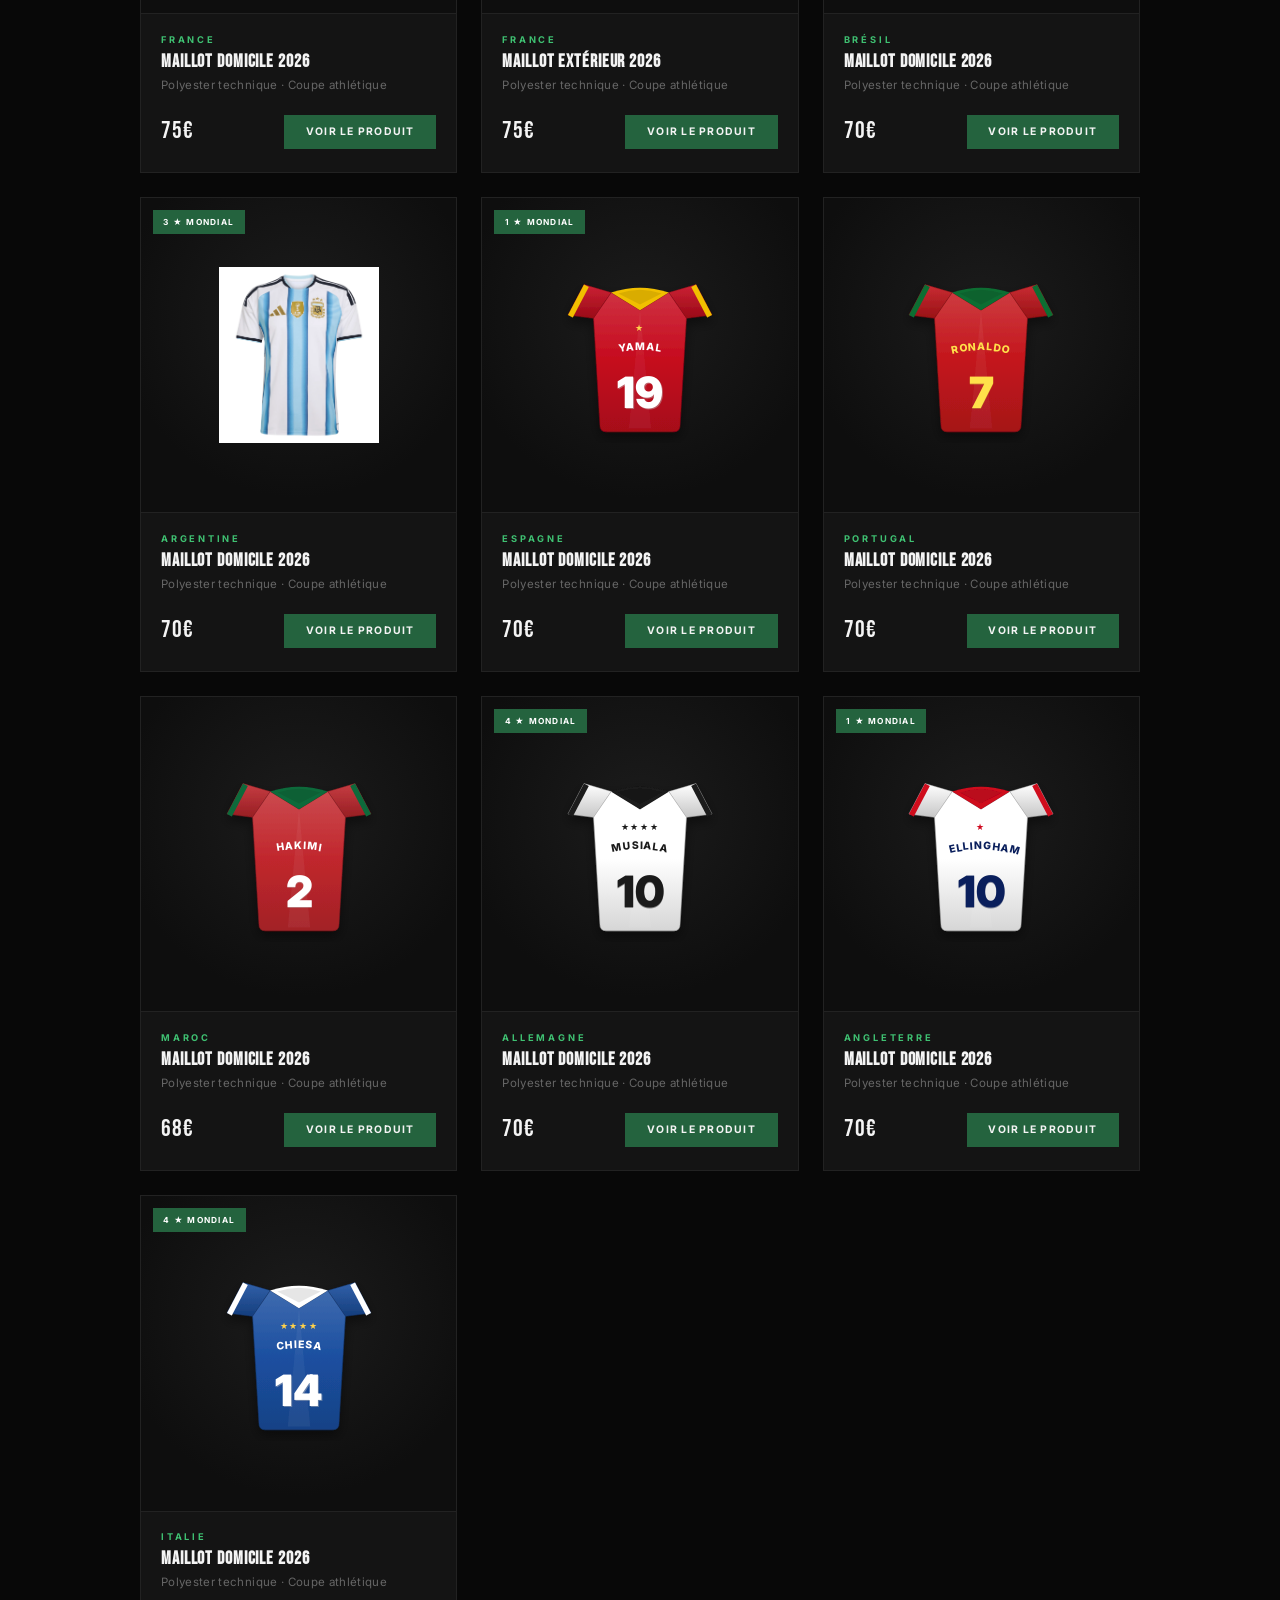
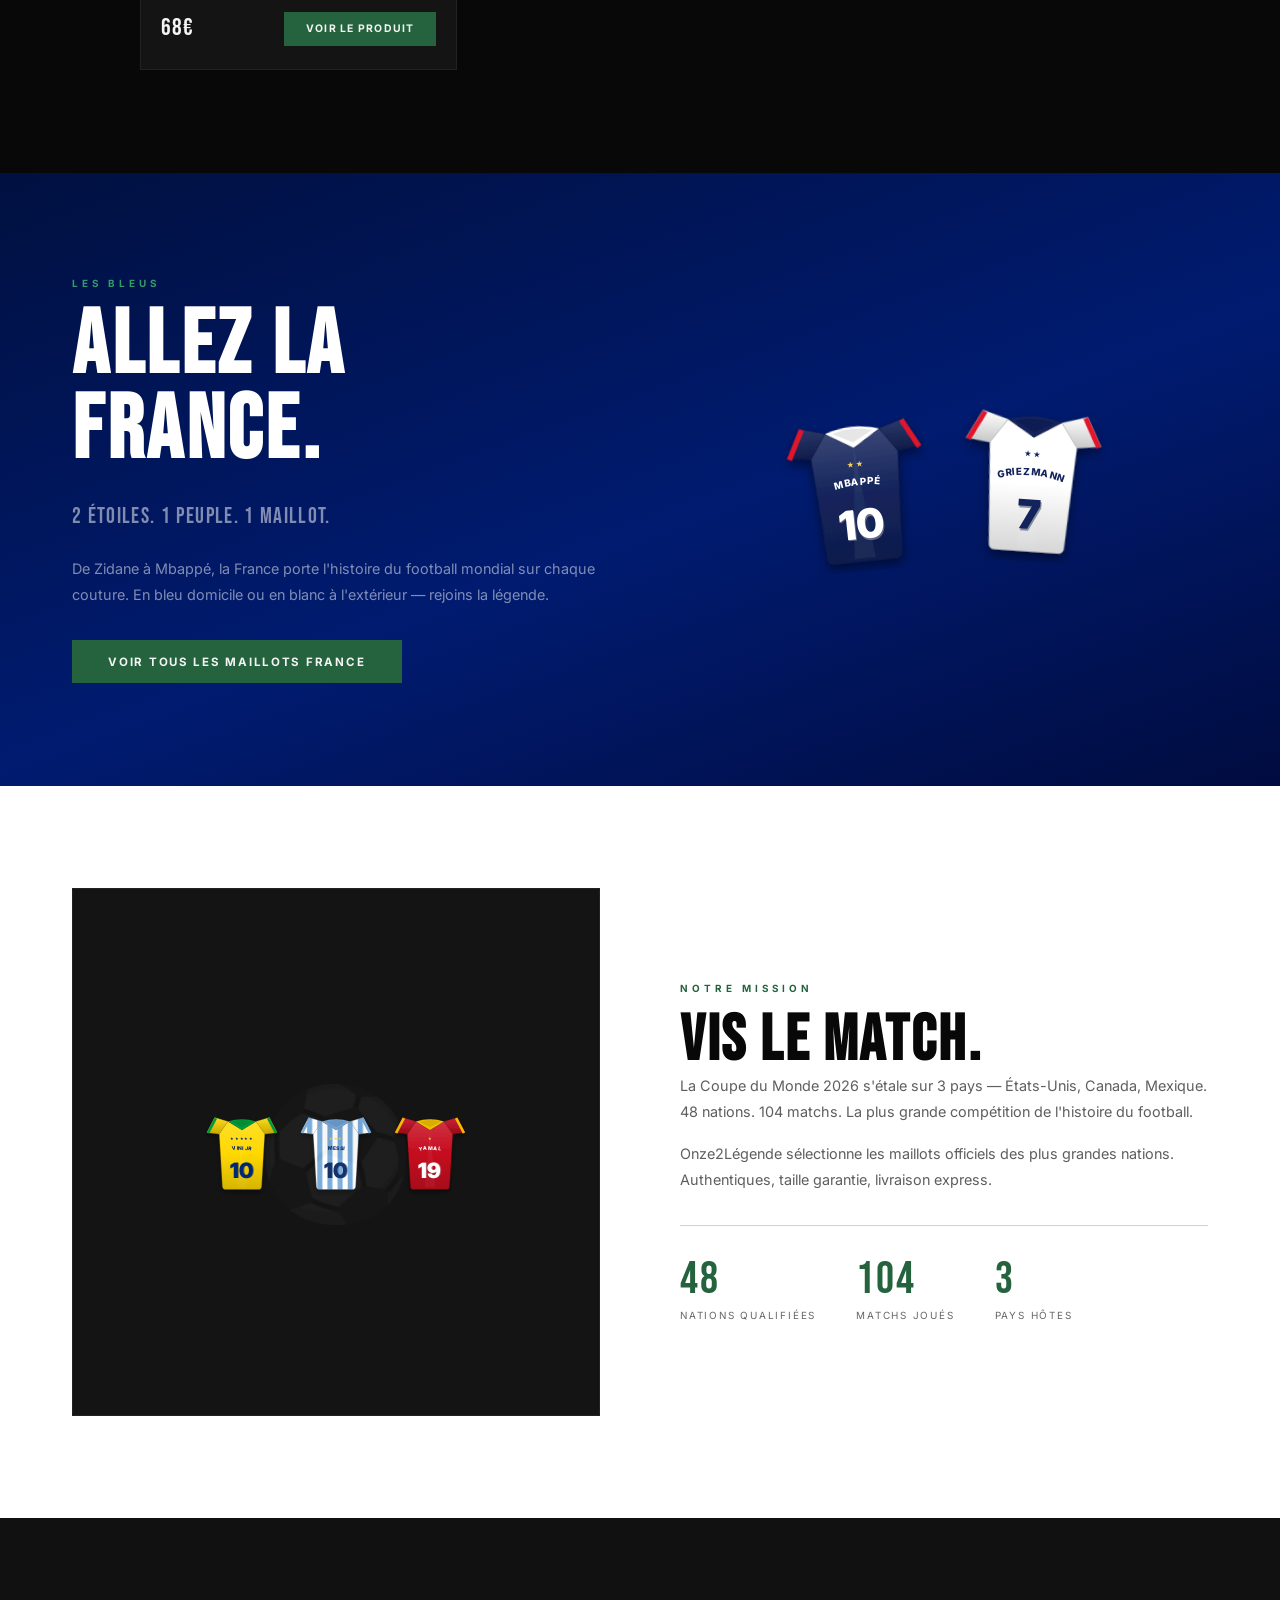
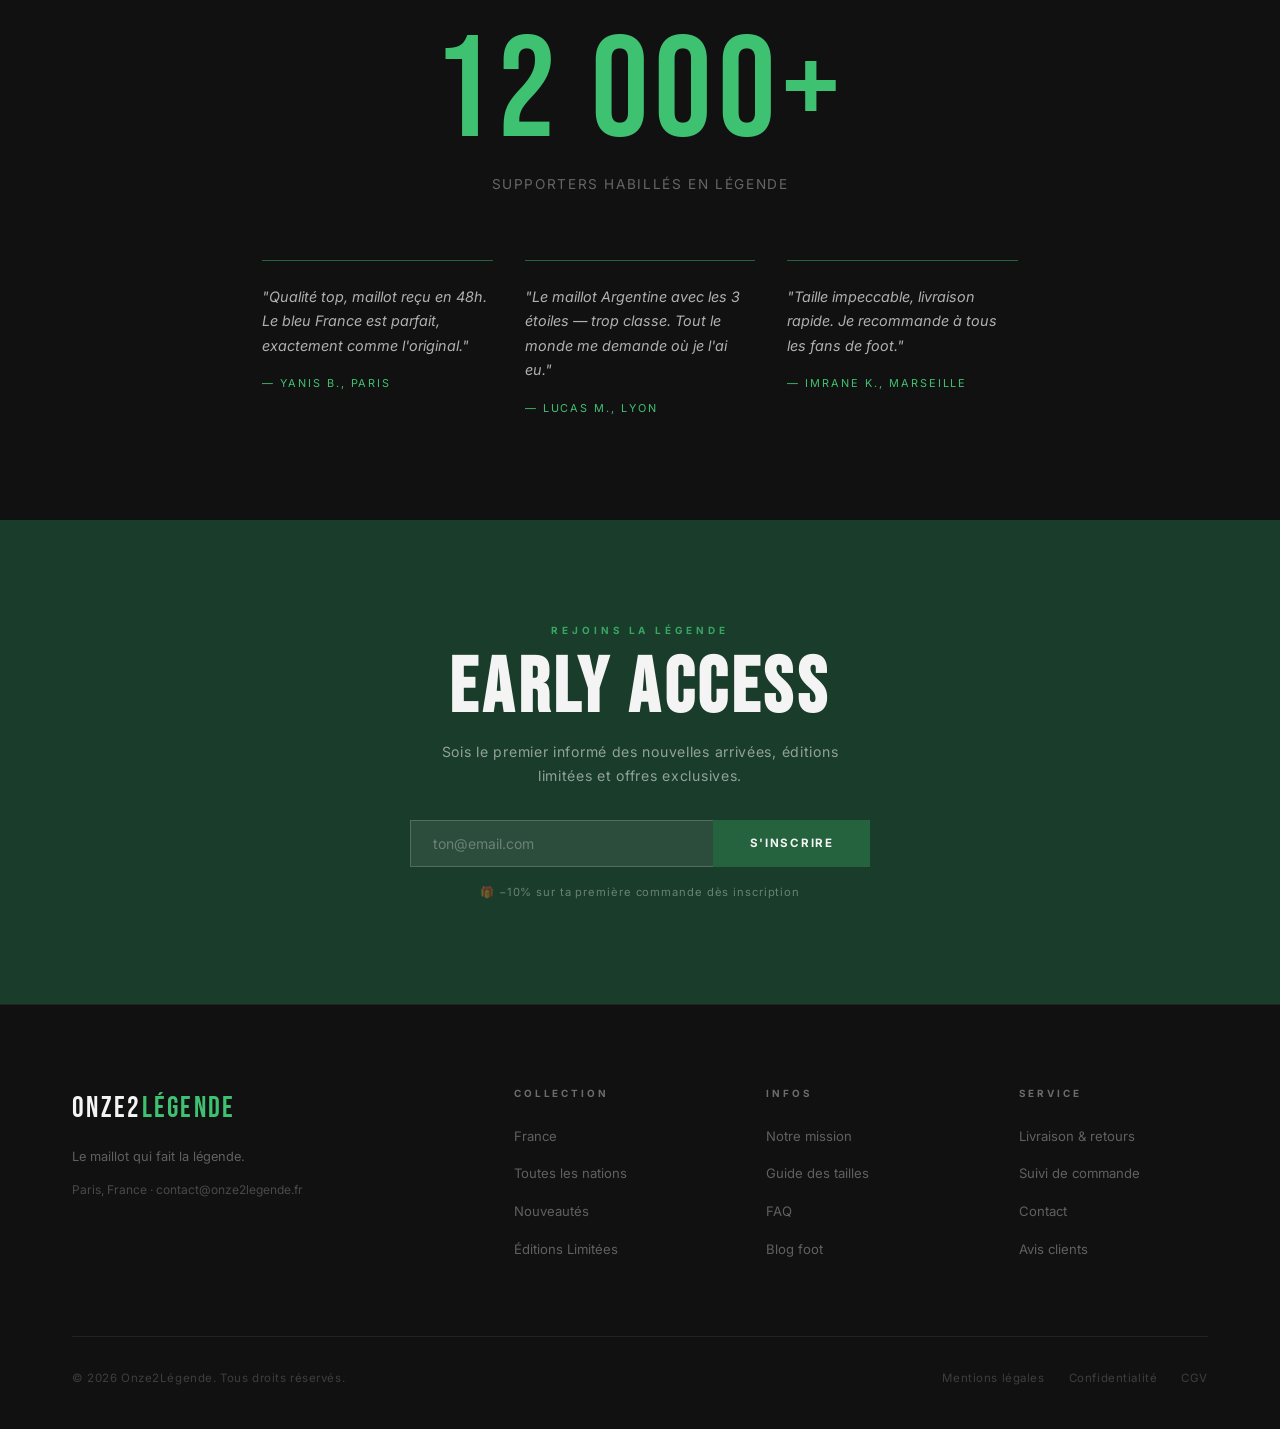
==== commit bcef10c5: "feat(onze2legende): hero — carrousel maillot détouré (transparent, plus grand, animé) - Détourage du" ====
--- a/onze2legende/index.html
+++ b/onze2legende/index.html
@@ -121,11 +121,10 @@
       </div>
     </div>
 
-    <div class="hero__showcase" aria-hidden="true">
-      <div class="hero__jersey-wrap" id="heroJersey">
-        <!-- France jersey injecté par JS -->
-      </div>
-      <span class="hero__jersey-label">MBAPPÉ · 10</span>
+    <div class="hero__showcase">
+      <div class="hero__jersey-wrap" id="heroJersey"><!-- carrousel injecté par JS --></div>
+      <div class="hero-dots" id="heroDots"></div>
+      <span class="hero__jersey-label" id="heroLabel">France Domicile · Avant</span>
     </div>
 
     <div class="hero__scroll">
--- a/onze2legende/styles.css
+++ b/onze2legende/styles.css
@@ -216,9 +216,19 @@
 .btn--sm { padding: 0.6rem 1.3rem; font-size: 0.65rem; letter-spacing: 0.12em; }
 .btn--full { width: 100%; }
 
+/* ── JERSEY VISUAL (SVG + photo optionnelle) ─────────────── */
+.jersey-photo-wrap { position: relative; display: inline-block; line-height: 0; max-width: 100%; }
+.jersey-photo {
+  position: absolute; inset: 0;
+  width: 100%; height: 100%;
+  object-fit: cover;
+  background: #0e0e0e;
+}
+.jersey-photo--contain { object-fit: contain; background: transparent; }
+
 /* ── JERSEY SVG ──────────────────────────────────────────── */
 .jersey-svg { width: 100%; height: auto; }
-.jersey-svg--card { max-width: 120px; }
+.jersey-svg--card { max-width: 160px; }
 .jersey-svg--hero { max-width: 340px; filter: drop-shadow(0 20px 60px rgba(63,193,114,0.25)) drop-shadow(0 0 40px rgba(63,193,114,0.1)); }
 .jersey-svg--france-show { max-width: 150px; }
 
@@ -269,14 +279,41 @@
 .hero-stat__sep { width: 1px; height: 36px; background: var(--border); }
 
 .hero__showcase { position: relative; z-index: 1; flex: 1; display: flex; flex-direction: column; align-items: center; justify-content: center; }
-.hero__jersey-wrap { animation: jerseyFloat 4s ease-in-out infinite; }
+
+/* Carrousel maillot — fond transparent, grand, flip 3D avant/dos/détail */
+.hero__jersey-wrap {
+  position: relative;
+  width: clamp(260px, 33vw, 440px);
+  aspect-ratio: 4 / 5;
+  perspective: 1100px;
+  animation: jerseyFloat 6s ease-in-out infinite;
+}
+.hero-shot {
+  position: absolute; inset: 0;
+  width: 100%; height: 100%;
+  object-fit: contain;
+  opacity: 0;
+  transform: rotateY(42deg) scale(0.9);
+  transition: opacity 0.85s cubic-bezier(0.4,0,0.2,1), transform 0.85s cubic-bezier(0.4,0,0.2,1);
+  backface-visibility: hidden;
+  filter: drop-shadow(0 26px 44px rgba(0,0,0,0.55)) drop-shadow(0 0 48px rgba(63,193,114,0.18));
+  pointer-events: none;
+}
+.hero-shot.active { opacity: 1; transform: rotateY(0deg) scale(1); }
+.hero-shot--framed { object-fit: cover; border-radius: 16px; }
+
+.hero-dots { display: flex; gap: 0.55rem; margin-top: 1.6rem; z-index: 2; }
+.hero-dot { width: 8px; height: 8px; border-radius: 50%; background: rgba(244,244,244,0.25); transition: background var(--transition), transform var(--transition); }
+.hero-dot:hover { background: rgba(244,244,244,0.5); }
+.hero-dot.active { background: var(--vert-vif); transform: scale(1.3); }
+
 @keyframes jerseyFloat {
-  0%, 100% { transform: translateY(0) rotate(-2deg); }
-  50% { transform: translateY(-16px) rotate(1deg); }
+  0%, 100% { transform: translateY(0) rotate(-1.5deg); }
+  50% { transform: translateY(-16px) rotate(1.5deg); }
 }
 
 .hero__jersey-label {
-  margin-top: 1.25rem; font-size: 0.65rem; font-weight: 700;
+  margin-top: 1.1rem; font-size: 0.65rem; font-weight: 700;
   letter-spacing: 0.3em; text-transform: uppercase; color: var(--gris);
 }
 
@@ -340,9 +377,11 @@
 .product-card:hover { transform: translateY(-5px); border-color: #333; box-shadow: 0 16px 48px rgba(0,0,0,0.4); }
 
 .product-card__img {
-  position: relative; background: #0e0e0e; aspect-ratio: 1/1;
+  position: relative;
+  background: radial-gradient(circle at 50% 38%, #1c1c1c 0%, #0e0e0e 72%);
+  aspect-ratio: 1/1;
   display: flex; align-items: center; justify-content: center;
-  overflow: hidden; padding: 2rem;
+  overflow: hidden; padding: 1.25rem;
   border-bottom: 1px solid var(--border);
 }
 
@@ -544,6 +583,68 @@
 .confirm-screen p { font-size: 0.88rem; color: rgba(244,244,244,0.55); margin-bottom: 0.6rem; }
 .confirm-screen p strong { color: var(--blanc); }
 .confirm-screen .order-num { font-family: 'Bebas Neue', sans-serif; font-size: 1.6rem; color: var(--vert-vif); margin: 1.25rem 0 2rem; letter-spacing: 0.08em; }
+
+/* ══════════════════════════════════════════════════════════
+   FICHE PRODUIT (PDP)
+   ══════════════════════════════════════════════════════════ */
+.pdp { min-height: 100vh; background: var(--noir); padding-top: 92px; }
+.pdp-wrap { max-width: 1100px; margin: 0 auto; padding: 2.5rem 2rem 5rem; }
+.pdp-back { display: inline-block; font-size: 0.72rem; letter-spacing: 0.12em; text-transform: uppercase; color: var(--gris); margin-bottom: 2rem; transition: color var(--transition); }
+.pdp-back:hover { color: var(--vert-vif); }
+.pdp-grid { display: grid; grid-template-columns: 1fr 1fr; gap: 3.5rem; align-items: start; }
+
+/* Galerie */
+.pdp-gallery { position: sticky; top: 110px; }
+.pdp-main {
+  position: relative; aspect-ratio: 1/1;
+  background: radial-gradient(circle at 50% 36%, #1d1d1d 0%, #0d0d0d 72%);
+  border: 1.5px solid var(--border);
+  display: flex; align-items: center; justify-content: center;
+  overflow: hidden;
+}
+.pdp-mannequin {
+  position: absolute; left: 50%; top: 50%; transform: translate(-50%, -47%);
+  width: 78%; opacity: 0.5; pointer-events: none; z-index: 0;
+}
+.pdp-mann-svg { width: 100%; height: auto; }
+.pdp-visual { position: relative; z-index: 1; width: 66%; display: flex; justify-content: center; }
+.pdp-jersey { width: 100%; height: auto; }
+.pdp-view-label {
+  position: absolute; bottom: 1rem; left: 50%; transform: translateX(-50%); z-index: 2;
+  font-size: 0.6rem; font-weight: 700; letter-spacing: 0.25em; text-transform: uppercase;
+  color: var(--gris); background: rgba(8,8,8,0.6); padding: 0.3rem 0.8rem;
+}
+.pdp-thumbs { display: flex; gap: 0.75rem; margin-top: 0.9rem; }
+.pdp-thumb {
+  position: relative; flex: 0 0 84px; height: 84px;
+  background: #0e0e0e; border: 1.5px solid var(--border);
+  display: flex; align-items: center; justify-content: center; padding: 0.5rem;
+  transition: border-color var(--transition); overflow: hidden;
+}
+.pdp-thumb.active { border-color: var(--vert-vif); }
+.pdp-thumb svg, .pdp-thumb .jersey-photo-wrap { max-width: 80%; }
+.pdp-thumb span {
+  position: absolute; bottom: 3px; left: 0; right: 0; text-align: center;
+  font-size: 0.5rem; letter-spacing: 0.15em; text-transform: uppercase; color: var(--gris);
+}
+.pdp-mann-note { font-size: 0.68rem; color: var(--gris); letter-spacing: 0.05em; margin-top: 0.9rem; text-align: center; }
+
+/* Infos */
+.pdp-nation { font-size: 0.65rem; font-weight: 700; letter-spacing: 0.3em; text-transform: uppercase; color: var(--vert-vif); margin-bottom: 0.6rem; }
+.pdp-name { font-family: 'Bebas Neue', sans-serif; font-size: clamp(2.2rem, 4vw, 3.2rem); letter-spacing: 0.04em; color: var(--blanc); line-height: 1; margin-bottom: 0.9rem; }
+.pdp-rating { display: flex; align-items: center; gap: 0.6rem; margin-bottom: 1.1rem; }
+.pdp-stars { color: var(--vert-vif); letter-spacing: 0.1em; font-size: 0.85rem; }
+.pdp-rating-text { font-size: 0.72rem; color: var(--gris); letter-spacing: 0.05em; }
+.pdp-price { font-family: 'Bebas Neue', sans-serif; font-size: 2.6rem; color: var(--blanc); letter-spacing: 0.04em; margin-bottom: 1.25rem; }
+.pdp-desc { font-size: 0.9rem; color: rgba(244,244,244,0.6); line-height: 1.8; margin-bottom: 2rem; }
+.pdp-size-block { margin-bottom: 1.5rem; }
+.pdp-size-head { display: flex; align-items: baseline; justify-content: space-between; margin-bottom: 0.8rem; }
+.pdp-size-label { font-size: 0.68rem; font-weight: 700; letter-spacing: 0.22em; text-transform: uppercase; color: var(--gris); }
+.pdp-size-warn { font-size: 0.7rem; color: #e8a13f; letter-spacing: 0.04em; margin-top: 0.6rem; visibility: hidden; }
+.pdp-add { font-size: 0.8rem; padding: 1.05rem; margin-bottom: 1.75rem; }
+.pdp-details { display: grid; gap: 0.7rem; }
+.pdp-details li { display: flex; gap: 0.6rem; font-size: 0.78rem; color: rgba(244,244,244,0.55); letter-spacing: 0.02em; }
+.pdp-details li span { color: var(--vert-vif); font-weight: 700; }
 
 /* ════════════════════════════════════════════════════
    RESPONSIVE
@@ -576,6 +677,9 @@
   .section { padding: 4rem 0; }
   .checkout-container { padding: 2rem 1.25rem; }
   .form-row { grid-template-columns: 1fr; }
+  .pdp-grid { grid-template-columns: 1fr; gap: 2rem; }
+  .pdp-gallery { position: static; top: auto; }
+  .pdp-wrap { padding: 1.5rem 1.25rem 4rem; }
 }
 
 @media (max-width: 640px) {
